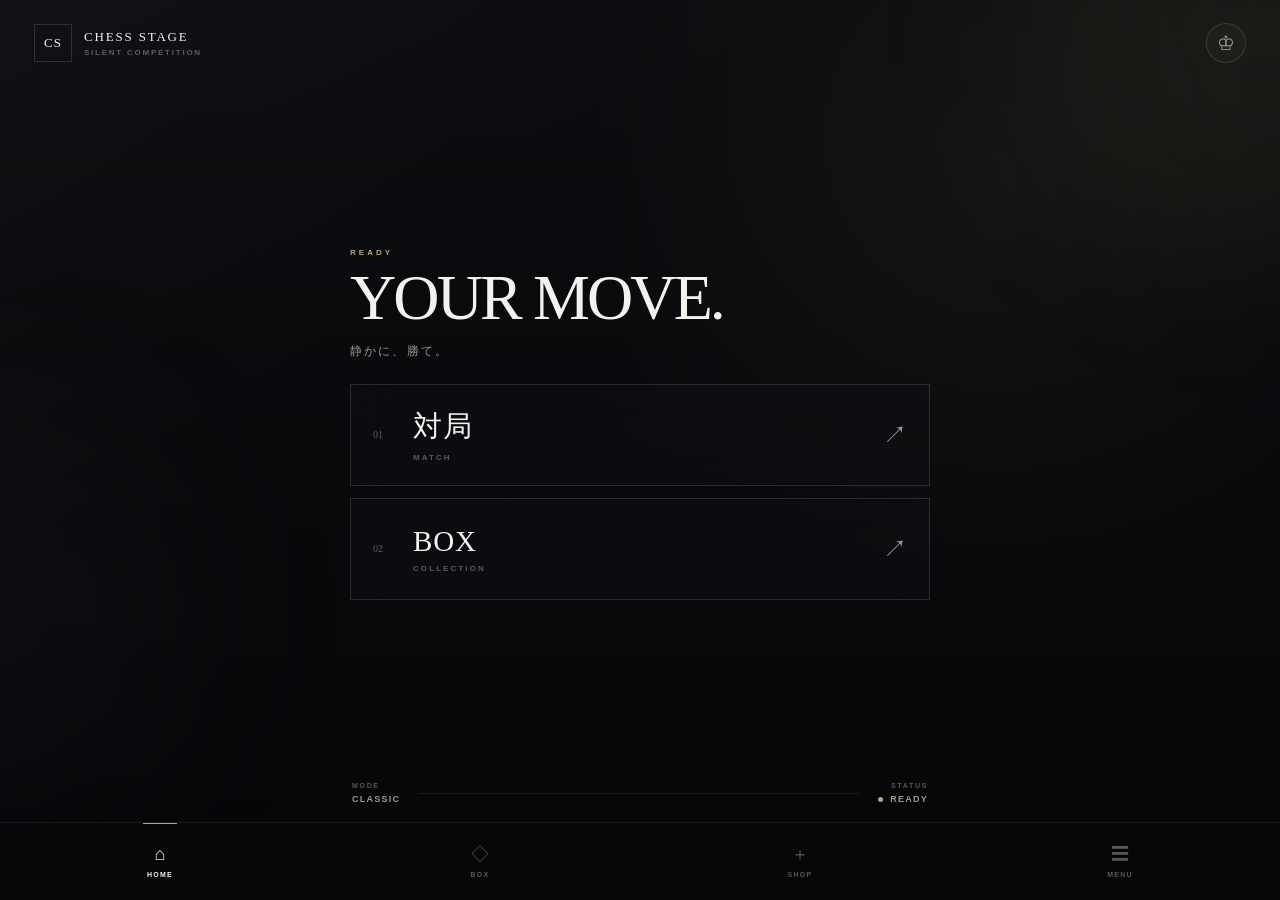
==== index.html @ 4a419196 "index.html を更新" ====
<!DOCTYPE html>
<html lang="ja">
<head>
  <meta charset="UTF-8">

  <meta
    name="viewport"
    content="width=device-width, initial-scale=1.0, viewport-fit=cover"
  >

  <meta
    name="theme-color"
    content="#08090b"
  >

  <title>CHESS STAGE</title>

  <link
    rel="stylesheet"
    href="style.css"
  >
</head>

<body>

  <div
    id="appShell"
    class="app-shell"
  >

    <div class="ambient ambient-one"></div>
    <div class="ambient ambient-two"></div>

    <!-- HOME -->

    <section
      id="homeScreen"
      class="screen home-screen active"
    >

      <header class="top-header">

        <button
          id="brandButton"
          class="brand-button"
          type="button"
        >

          <span class="brand-mark">
            CS
          </span>

          <span class="brand-copy">

            <span class="brand-title">
              CHESS STAGE
            </span>

            <span class="brand-subtitle">
              SILENT COMPETITION
            </span>

          </span>

        </button>

        <button
          class="profile-button"
          type="button"
        >

          <span class="profile-ring">
            <span class="profile-piece">
              ♔
            </span>
          </span>

        </button>

      </header>


      <main class="main-content">

        <section class="hero-section">

          <div class="hero-copy">

            <p class="hero-label">
              READY
            </p>

            <h1 class="hero-title">
              YOUR MOVE.
            </h1>

            <p class="hero-description">
              静かに、勝て。
            </p>

          </div>


          <div class="action-stack">

            <!-- MATCH -->

            <section
              id="matchPanel"
              class="action-panel"
            >

              <button
                id="matchButton"
                class="main-action"
                type="button"
                aria-expanded="false"
              >

                <span class="action-index">
                  01
                </span>

                <span class="action-content">

                  <span class="action-title">
                    対局
                  </span>

                  <span class="action-subtitle">
                    MATCH
                  </span>

                </span>

                <span class="action-arrow">
                  ↗
                </span>

              </button>


              <div class="expand-panel">

                <button
                  class="sub-action"
                  type="button"
                  data-mode="free"
                >

                  <span>
                    <strong>フリー対戦</strong>
                    <small>FREE MATCH</small>
                  </span>

                  <span class="sub-arrow">
                    ›
                  </span>

                </button>


                <button
                  class="sub-action"
                  type="button"
                  data-mode="rank"
                >

                  <span>
                    <strong>ランク戦</strong>
                    <small>RANKED</small>
                  </span>

                  <span class="sub-arrow">
                    ›
                  </span>

                </button>


                <button
                  id="localMatchButton"
                  class="sub-action"
                  type="button"
                  data-mode="cpu"
                >

                  <span>
                    <strong>CPU戦</strong>
                    <small>CPU MATCH</small>
                  </span>

                  <span class="sub-arrow">
                    ›
                  </span>

                </button>


                <button
                  class="sub-action"
                  type="button"
                  data-mode="spectate"
                >

                  <span>
                    <strong>観戦</strong>
                    <small>WATCH</small>
                  </span>

                  <span class="live-indicator">

                    <span class="live-dot"></span>

                    LIVE

                  </span>

                </button>

              </div>

            </section>


            <!-- BOX -->

            <section
              id="boxPanel"
              class="action-panel"
            >

              <button
                id="boxButton"
                class="main-action"
                type="button"
                aria-expanded="false"
              >

                <span class="action-index">
                  02
                </span>

                <span class="action-content">

                  <span class="action-title">
                    BOX
                  </span>

                  <span class="action-subtitle">
                    COLLECTION
                  </span>

                </span>

                <span class="action-arrow">
                  ↗
                </span>

              </button>


              <div class="expand-panel">

                <button
                  class="sub-action"
                  type="button"
                  data-box="character"
                >

                  <span>
                    <strong>キャラクター</strong>
                    <small>CHARACTER</small>
                  </span>

                  <span class="sub-arrow">
                    ›
                  </span>

                </button>


                <button
                  class="sub-action"
                  type="button"
                  data-box="piece"
                >

                  <span>
                    <strong>駒</strong>
                    <small>PIECES</small>
                  </span>

                  <span class="sub-arrow">
                    ›
                  </span>

                </button>


                <button
                  class="sub-action"
                  type="button"
                  data-box="theme"
                >

                  <span>
                    <strong>テーマ</strong>
                    <small>THEME</small>
                  </span>

                  <span class="sub-arrow">
                    ›
                  </span>

                </button>

              </div>

            </section>

          </div>

        </section>


        <div class="status-strip">

          <div class="status-item">

            <span class="status-label">
              MODE
            </span>

            <span class="status-value">
              CLASSIC
            </span>

          </div>

          <div class="status-line"></div>

          <div class="status-item status-item-right">

            <span class="status-label">
              STATUS
            </span>

            <span class="status-online">

              <span class="online-dot"></span>

              READY

            </span>

          </div>

        </div>

      </main>


      <nav class="bottom-nav">

        <button
          class="nav-button active"
          type="button"
          data-nav="home"
        >

          <span class="nav-icon">
            ⌂
          </span>

          <span class="nav-label">
            HOME
          </span>

        </button>


        <button
          class="nav-button"
          type="button"
          data-nav="box"
        >

          <span class="nav-icon">
            ◇
          </span>

          <span class="nav-label">
            BOX
          </span>

        </button>


        <button
          class="nav-button"
          type="button"
          data-nav="shop"
        >

          <span class="nav-icon">
            ＋
          </span>

          <span class="nav-label">
            SHOP
          </span>

        </button>


        <button
          class="nav-button"
          type="button"
          data-nav="menu"
        >

          <span class="nav-icon">
            ☰
          </span>

          <span class="nav-label">
            MENU
          </span>

        </button>

      </nav>

    </section>


    <!-- GAME -->

    <section
      id="gameScreen"
      class="screen game-screen"
    >

      <header class="game-header">

        <button
          id="leaveGameButton"
          class="game-icon-button"
          type="button"
          aria-label="ホームへ戻る"
        >
          ←
        </button>


        <div class="game-title-block">

          <span class="game-mode">
            CPU MATCH
          </span>

          <span
            id="gameStatus"
            class="game-status"
          >
            WHITE TO MOVE
          </span>

        </div>


        <button
          id="flipBoardButton"
          class="game-icon-button"
          type="button"
          aria-label="盤面を反転"
        >
          ↻
        </button>

      </header>


      <main class="game-main">

        <section class="player-strip player-strip-top">

          <div class="player-avatar">
            ♚
          </div>

          <div class="player-copy">

            <span class="player-name">
              BLACK
            </span>

            <span class="player-rating">
              COMPUTER
            </span>

          </div>

          <div
            id="blackTurnMark"
            class="turn-mark"
          >
            WAIT
          </div>

        </section>


        <section class="board-stage">

          <div
            id="chessBoard"
            class="chess-board"
            aria-label="チェス盤"
          ></div>

        </section>


        <section class="player-strip player-strip-bottom">

          <div class="player-avatar">
            ♔
          </div>

          <div class="player-copy">

            <span class="player-name">
              WHITE
            </span>

            <span class="player-rating">
              YOU
            </span>

          </div>

          <div
            id="whiteTurnMark"
            class="turn-mark active"
          >
            MOVE
          </div>

        </section>


        <section class="game-controls">

          <button
            id="assistButton"
            class="control-button active"
            type="button"
          >

            <span class="control-label">
              ASSIST
            </span>

            <span
              id="assistState"
              class="control-value"
            >
              ON
            </span>

          </button>


          <button
            id="resignButton"
            class="control-button"
            type="button"
          >

            <span class="control-label">
              RESIGN
            </span>

            <span class="control-value">
              投了
            </span>

          </button>

        </section>

      </main>

    </section>


    <!-- PROMOTION -->

    <div
      id="promotionOverlay"
      class="promotion-overlay"
      aria-hidden="true"
    >

      <div class="promotion-panel">

        <span class="promotion-label">
          PROMOTION
        </span>

        <p class="promotion-title">
          駒を選択
        </p>

        <div
          id="promotionChoices"
          class="promotion-choices"
        ></div>

      </div>

    </div>


    <!-- GAME RESULT -->

    <div
      id="resultOverlay"
      class="result-overlay"
      aria-hidden="true"
    >

      <div class="result-panel">

        <span class="result-label">
          GAME END
        </span>

        <h2
          id="resultTitle"
          class="result-title"
        >
          CHECKMATE
        </h2>

        <p
          id="resultDescription"
          class="result-description"
        >
          WHITE WINS
        </p>

        <button
          id="rematchButton"
          class="result-button"
          type="button"
        >
          REMATCH
        </button>

        <button
          id="resultHomeButton"
          class="result-button result-button-secondary"
          type="button"
        >
          HOME
        </button>

      </div>

    </div>


    <!-- TOAST -->

    <div
      id="toast"
      class="toast"
      role="status"
      aria-live="polite"
    >

      <span id="toastText"></span>

    </div>

  </div>


  <script src="script.js"></script>

</body>
</html>
---- style.css ----
:root {
  --black: #08090b;
  --black-soft: #0d0f12;
  --panel: rgba(16, 18, 22, 0.48);
  --line: rgba(255, 255, 255, 0.13);
  --line-soft: rgba(255, 255, 255, 0.07);
  --white: #f3f2ee;
  --white-soft: rgba(243, 242, 238, 0.62);
  --white-muted: rgba(243, 242, 238, 0.34);
  --accent: #b7a779;
  --danger: #9e2d35;

  --motion-fast: 0.15s;
  --motion-standard: 0.2s;
  --motion-slow: 0.25s;
  --ease-stage: cubic-bezier(0.22, 1, 0.36, 1);

  --page-padding: 22px;
  --bottom-nav-height: 78px;
  --safe-bottom: env(safe-area-inset-bottom, 0px);
}

* {
  box-sizing: border-box;
  -webkit-tap-highlight-color: transparent;
}

html,
body {
  width: 100%;
  min-height: 100%;
  margin: 0;
  background: var(--black);
}

body {
  overflow-x: hidden;
  color: var(--white);
  font-family:
    -apple-system,
    BlinkMacSystemFont,
    "Segoe UI",
    "Helvetica Neue",
    Arial,
    sans-serif;
}

button {
  font: inherit;
}

button,
a {
  touch-action: manipulation;
}

.app-shell {
  position: relative;
  width: 100%;
  min-height: 100dvh;
  overflow: hidden;
  background:
    linear-gradient(
      145deg,
      rgba(255, 255, 255, 0.025),
      transparent 34%
    ),
    radial-gradient(
      circle at 78% 20%,
      rgba(183, 167, 121, 0.06),
      transparent 34%
    ),
    linear-gradient(
      180deg,
      #0b0c0f 0%,
      #08090b 58%,
      #050608 100%
    );
}

.app-shell::before {
  content: "";
  position: absolute;
  inset: 0;
  pointer-events: none;
  opacity: 0.22;
  background-image:
    linear-gradient(
      rgba(255, 255, 255, 0.012) 1px,
      transparent 1px
    ),
    linear-gradient(
      90deg,
      rgba(255, 255, 255, 0.012) 1px,
      transparent 1px
    );
  background-size: 48px 48px;
}

.ambient {
  position: absolute;
  border-radius: 50%;
  filter: blur(90px);
  pointer-events: none;
}

.ambient-one {
  top: -180px;
  right: -190px;
  width: 420px;
  height: 420px;
  background: rgba(139, 125, 84, 0.1);
}

.ambient-two {
  bottom: 90px;
  left: -220px;
  width: 400px;
  height: 400px;
  background: rgba(67, 75, 91, 0.08);
}

.screen {
  position: relative;
  z-index: 2;
  display: none;
  width: 100%;
  min-height: 100dvh;
}

.screen.active {
  display: flex;
  flex-direction: column;
}

/* HOME */

.top-header {
  display: flex;
  align-items: center;
  justify-content: space-between;
  min-height: 78px;
  padding:
    max(16px, env(safe-area-inset-top))
    var(--page-padding)
    8px;
}

.brand-button,
.profile-button {
  border: 0;
  padding: 0;
  background: transparent;
  color: inherit;
}

.brand-button {
  display: flex;
  align-items: center;
  gap: 12px;
  text-align: left;
  cursor: pointer;
}

.brand-mark {
  display: grid;
  place-items: center;
  width: 38px;
  height: 38px;
  border: 1px solid var(--line);
  font-family: Georgia, "Times New Roman", serif;
  font-size: 13px;
  letter-spacing: 0.08em;
}

.brand-copy {
  display: flex;
  flex-direction: column;
  gap: 3px;
}

.brand-title {
  font-family: Georgia, "Times New Roman", serif;
  font-size: 13px;
  letter-spacing: 0.14em;
}

.brand-subtitle {
  color: var(--white-muted);
  font-size: 8px;
  font-weight: 600;
  letter-spacing: 0.22em;
}

.profile-button {
  cursor: pointer;
}

.profile-ring {
  display: grid;
  place-items: center;
  width: 40px;
  height: 40px;
  border: 1px solid var(--line);
  border-radius: 50%;
  background: rgba(255, 255, 255, 0.025);
  backdrop-filter: blur(14px);
  -webkit-backdrop-filter: blur(14px);
}

.profile-piece {
  color: var(--white-soft);
  font-size: 20px;
}

.main-content {
  display: flex;
  flex: 1;
  flex-direction: column;
  min-height: 0;
  padding: 10px var(--page-padding) 18px;
}

.hero-section {
  display: flex;
  flex: 1;
  flex-direction: column;
  justify-content: center;
  width: 100%;
  max-width: 580px;
  margin: 0 auto;
}

.hero-copy {
  margin-bottom: 24px;
  transition:
    opacity var(--motion-standard) ease,
    transform var(--motion-standard) var(--ease-stage);
}

.hero-label {
  margin: 0 0 10px;
  color: var(--accent);
  font-size: 8px;
  font-weight: 700;
  letter-spacing: 0.38em;
}

.hero-title {
  margin: 0;
  font-family: Georgia, "Times New Roman", serif;
  font-size: clamp(38px, 9.7vw, 58px);
  font-weight: 400;
  line-height: 0.96;
  letter-spacing: -0.045em;
}

.hero-description {
  margin: 14px 0 0;
  color: var(--white-soft);
  font-size: 12px;
  letter-spacing: 0.18em;
}

.action-stack {
  display: flex;
  flex-direction: column;
  gap: 12px;
}

.action-panel {
  overflow: hidden;
  max-height: 500px;
  border: 1px solid var(--line);
  background: var(--panel);
  opacity: 1;
  transform: translateY(0);
  backdrop-filter: blur(18px);
  -webkit-backdrop-filter: blur(18px);
  transition:
    max-height var(--motion-slow) var(--ease-stage),
    opacity var(--motion-fast) ease,
    transform var(--motion-standard) var(--ease-stage),
    margin var(--motion-slow) var(--ease-stage),
    border-color var(--motion-standard) ease,
    background var(--motion-standard) ease;
}

.action-panel.open {
  border-color: rgba(255, 255, 255, 0.22);
  background: rgba(15, 17, 21, 0.72);
}

.action-panel.panel-hidden {
  max-height: 0;
  margin: -6px 0;
  border-color: transparent;
  opacity: 0;
  transform: translateY(8px);
  pointer-events: none;
}

.main-action {
  display: grid;
  grid-template-columns: 40px 1fr auto;
  align-items: center;
  width: 100%;
  min-height: 92px;
  border: 0;
  padding: 0 22px;
  background: transparent;
  color: var(--white);
  text-align: left;
  cursor: pointer;
}

.main-action:active {
  background: rgba(255, 255, 255, 0.035);
}

.action-index {
  color: var(--white-muted);
  font-family: Georgia, "Times New Roman", serif;
  font-size: 10px;
}

.action-content {
  display: flex;
  flex-direction: column;
  gap: 6px;
}

.action-title {
  font-family: Georgia, "Times New Roman", serif;
  font-size: 29px;
  font-weight: 400;
  letter-spacing: 0.03em;
}

.action-subtitle {
  color: var(--white-muted);
  font-size: 8px;
  font-weight: 600;
  letter-spacing: 0.26em;
}

.action-arrow {
  color: var(--white-soft);
  font-size: 24px;
  font-weight: 200;
  transition:
    transform var(--motion-standard) var(--ease-stage);
}

.action-panel.open .action-arrow {
  transform: rotate(90deg);
}

.expand-panel {
  display: block;
  max-height: 0;
  overflow: hidden;
  opacity: 0;
  border-top: 0 solid transparent;
  transition:
    max-height var(--motion-slow) var(--ease-stage),
    opacity var(--motion-fast) ease;
}

.action-panel.open .expand-panel {
  max-height: 320px;
  opacity: 1;
  border-top: 1px solid var(--line-soft);
}

.sub-action {
  display: flex;
  align-items: center;
  justify-content: space-between;
  width: 100%;
  min-height: 58px;
  border: 0;
  border-bottom: 1px solid var(--line-soft);
  padding: 0 22px 0 62px;
  background: transparent;
  color: var(--white);
  text-align: left;
  cursor: pointer;
}

.sub-action:last-child {
  border-bottom: 0;
}

.sub-action:active {
  background: rgba(255, 255, 255, 0.04);
}

.sub-action span:first-child {
  display: flex;
  flex-direction: column;
  gap: 4px;
}

.sub-action strong {
  font-size: 13px;
  font-weight: 500;
  letter-spacing: 0.08em;
}

.sub-action small {
  color: var(--white-muted);
  font-size: 7px;
  font-weight: 600;
  letter-spacing: 0.22em;
}

.sub-arrow {
  color: var(--white-muted);
  font-size: 21px;
}

.live-indicator {
  display: flex;
  align-items: center;
  gap: 7px;
  color: var(--white-muted);
  font-size: 8px;
  font-weight: 700;
  letter-spacing: 0.18em;
}

.live-dot {
  width: 5px;
  height: 5px;
  border-radius: 50%;
  background: var(--danger);
  box-shadow: 0 0 10px rgba(158, 45, 53, 0.65);
}

.status-strip {
  display: flex;
  align-items: center;
  width: 100%;
  max-width: 580px;
  margin: 22px auto 0;
  padding: 0 2px;
}

.status-item {
  display: flex;
  flex-direction: column;
  gap: 5px;
}

.status-item-right {
  align-items: flex-end;
}

.status-label {
  color: var(--white-muted);
  font-size: 7px;
  font-weight: 700;
  letter-spacing: 0.24em;
}

.status-value,
.status-online {
  color: var(--white-soft);
  font-size: 9px;
  font-weight: 600;
  letter-spacing: 0.14em;
}

.status-online {
  display: flex;
  align-items: center;
  gap: 7px;
}

.online-dot {
  width: 5px;
  height: 5px;
  border-radius: 50%;
  background: var(--accent);
}

.status-line {
  flex: 1;
  height: 1px;
  margin: 0 18px;
  background: var(--line-soft);
}

.app-shell.menu-active .hero-copy {
  opacity: 0.52;
  transform: translateY(-4px);
}

.bottom-nav {
  position: sticky;
  bottom: 0;
  display: grid;
  grid-template-columns: repeat(4, 1fr);
  min-height: calc(var(--bottom-nav-height) + var(--safe-bottom));
  border-top: 1px solid var(--line-soft);
  padding-bottom: var(--safe-bottom);
  background: rgba(7, 8, 10, 0.88);
  backdrop-filter: blur(22px);
  -webkit-backdrop-filter: blur(22px);
}

.nav-button {
  position: relative;
  display: flex;
  flex-direction: column;
  align-items: center;
  justify-content: center;
  gap: 7px;
  border: 0;
  padding: 0;
  background: transparent;
  color: var(--white-muted);
  cursor: pointer;
}

.nav-button::before {
  content: "";
  position: absolute;
  top: 0;
  width: 22px;
  height: 1px;
  background: transparent;
}

.nav-button.active {
  color: var(--white);
}

.nav-button.active::before {
  width: 34px;
  background: var(--accent);
}

.nav-icon {
  height: 19px;
  font-size: 18px;
  line-height: 19px;
}

.nav-label {
  font-size: 7px;
  font-weight: 700;
  letter-spacing: 0.18em;
}

/* GAME */

.game-screen {
  background:
    radial-gradient(
      circle at 50% 38%,
      rgba(183, 167, 121, 0.045),
      transparent 38%
    ),
    linear-gradient(
      180deg,
      #0a0b0d,
      #050608
    );
}

.game-header {
  display: grid;
  grid-template-columns: 44px 1fr 44px;
  align-items: center;
  min-height: 72px;
  padding:
    max(14px, env(safe-area-inset-top))
    18px
    6px;
}

.game-icon-button {
  display: grid;
  place-items: center;
  width: 42px;
  height: 42px;
  border: 1px solid var(--line);
  border-radius: 50%;
  background: rgba(255, 255, 255, 0.025);
  color: var(--white-soft);
  font-size: 21px;
  cursor: pointer;
}

.game-icon-button:active {
  transform: scale(0.94);
}

.game-title-block {
  display: flex;
  flex-direction: column;
  align-items: center;
  gap: 5px;
}

.game-mode {
  color: var(--white-muted);
  font-size: 7px;
  font-weight: 700;
  letter-spacing: 0.28em;
}

.game-status {
  color: var(--white);
  font-family: Georgia, "Times New Roman", serif;
  font-size: 13px;
  letter-spacing: 0.12em;
}

.game-status.check {
  color: #c66b70;
}

.game-main {
  display: flex;
  flex: 1;
  flex-direction: column;
  justify-content: center;
  width: 100%;
  max-width: 680px;
  min-height: 0;
  margin: 0 auto;
  padding:
    8px
    12px
    calc(20px + env(safe-area-inset-bottom));
}

.player-strip {
  display: grid;
  grid-template-columns: 40px 1fr auto;
  align-items: center;
  width: min(100%, 620px);
  min-height: 54px;
  margin: 0 auto;
  padding: 0 4px;
}

.player-avatar {
  display: grid;
  place-items: center;
  width: 34px;
  height: 34px;
  border: 1px solid var(--line);
  border-radius: 50%;
  color: var(--white-soft);
  font-family: Georgia, "Times New Roman", serif;
  font-size: 20px;
}

.player-copy {
  display: flex;
  flex-direction: column;
  gap: 4px;
}

.player-name {
  font-family: Georgia, "Times New Roman", serif;
  font-size: 12px;
  letter-spacing: 0.16em;
}

.player-rating {
  color: var(--white-muted);
  font-size: 7px;
  font-weight: 600;
  letter-spacing: 0.2em;
}

.turn-mark {
  color: var(--white-muted);
  font-size: 7px;
  font-weight: 700;
  letter-spacing: 0.22em;
}

.turn-mark.active {
  color: var(--accent);
}

.board-stage {
  position: relative;
  display: grid;
  place-items: center;
  width: 100%;
  margin: 4px auto;
}

.chess-board {
  display: grid;
  grid-template-columns: repeat(8, 1fr);
  grid-template-rows: repeat(8, 1fr);
  width: min(calc(100vw - 24px), 620px);
  aspect-ratio: 1 / 1;
  overflow: hidden;
  border: 1px solid rgba(255, 255, 255, 0.22);
  box-shadow:
    0 26px 70px rgba(0, 0, 0, 0.42),
    0 0 0 1px rgba(0, 0, 0, 0.8);
  background: #17191c;
}

.square {
  position: relative;
  display: grid;
  place-items: center;
  min-width: 0;
  min-height: 0;
  border: 0;
  padding: 0;
  cursor: pointer;
  user-select: none;
  -webkit-user-select: none;
}

.square.light {
  background:
    linear-gradient(
      135deg,
      rgba(255, 255, 255, 0.035),
      transparent 60%
    ),
    #a7a093;
}

.square.dark {
  background:
    linear-gradient(
      135deg,
      rgba(255, 255, 255, 0.025),
      transparent 62%
    ),
    #3a3937;
}

.square::before {
  content: "";
  position: absolute;
  inset: 0;
  opacity: 0;
  pointer-events: none;
  transition:
    opacity var(--motion-fast) ease;
}

.square.selected::before {
  opacity: 1;
  box-shadow:
    inset 0 0 0 2px rgba(211, 197, 151, 0.72),
    inset 0 0 24px rgba(211, 197, 151, 0.18);
}

.square.legal::before {
  inset: 14%;
  opacity: 1;
  border: 1px solid rgba(235, 226, 193, 0.48);
  box-shadow:
    inset 0 0 16px rgba(235, 226, 193, 0.12),
    0 0 12px rgba(235, 226, 193, 0.08);
}

.square.capture::before {
  inset: 8%;
  opacity: 1;
  border: 1px solid rgba(158, 45, 53, 0.62);
  box-shadow:
    inset 0 0 18px rgba(158, 45, 53, 0.18);
}

.square.check::after {
  content: "";
  position: absolute;
  inset: 0;
  pointer-events: none;
  box-shadow:
    inset 0 0 30px rgba(158, 45, 53, 0.5);
}

.piece {
  position: relative;
  z-index: 2;
  display: grid;
  place-items: center;
  width: 100%;
  height: 100%;
  font-family:
    "Times New Roman",
    Georgia,
    serif;
  font-size: clamp(28px, 10.5vw, 68px);
  line-height: 1;
  transform: translateY(-1%);
  transition:
    transform var(--motion-fast) var(--ease-stage),
    filter var(--motion-fast) ease;
}

.square:active .piece {
  transform:
    translateY(-1%)
    scale(0.93);
}

.piece.white {
  color: #f0ece1;
  text-shadow:
    0 1px 0 rgba(255, 255, 255, 0.75),
    0 2px 4px rgba(0, 0, 0, 0.6),
    0 8px 12px rgba(0, 0, 0, 0.2);
}

.piece.black {
  color: #151619;
  text-shadow:
    0 1px 0 rgba(255, 255, 255, 0.2),
    0 2px 3px rgba(0, 0, 0, 0.7),
    0 7px 10px rgba(0, 0, 0, 0.26);
}

.coordinate {
  position: absolute;
  z-index: 3;
  color: rgba(255, 255, 255, 0.34);
  font-size: 6px;
  font-weight: 700;
  pointer-events: none;
}

.coordinate.file {
  right: 3px;
  bottom: 2px;
}

.coordinate.rank {
  top: 2px;
  left: 3px;
}

.game-controls {
  display: grid;
  grid-template-columns: 1fr 1fr;
  gap: 10px;
  width: min(100%, 620px);
  margin: 10px auto 0;
}

.control-button {
  display: flex;
  align-items: center;
  justify-content: space-between;
  min-height: 48px;
  border: 1px solid var(--line);
  padding: 0 16px;
  background: rgba(255, 255, 255, 0.025);
  color: var(--white-soft);
  cursor: pointer;
}

.control-button.active {
  border-color: rgba(183, 167, 121, 0.42);
}

.control-button:active {
  background: rgba(255, 255, 255, 0.05);
}

.control-label {
  color: var(--white-muted);
  font-size: 7px;
  font-weight: 700;
  letter-spacing: 0.22em;
}

.control-value {
  font-size: 10px;
  font-weight: 600;
  letter-spacing: 0.12em;
}

/* PROMOTION */

.promotion-overlay,
.result-overlay {
  position: fixed;
  z-index: 100;
  inset: 0;
  display: grid;
  place-items: center;
  padding: 22px;
  background: rgba(3, 4, 6, 0.78);
  opacity: 0;
  pointer-events: none;
  backdrop-filter: blur(18px);
  -webkit-backdrop-filter: blur(18px);
  transition:
    opacity var(--motion-standard) ease;
}

.promotion-overlay.visible,
.result-overlay.visible {
  opacity: 1;
  pointer-events: auto;
}

.promotion-panel,
.result-panel {
  width: min(100%, 420px);
  border: 1px solid var(--line);
  padding: 28px;
  background: rgba(12, 14, 17, 0.96);
  transform: translateY(12px);
  transition:
    transform var(--motion-standard) var(--ease-stage);
}

.promotion-overlay.visible .promotion-panel,
.result-overlay.visible .result-panel {
  transform: translateY(0);
}

.promotion-label,
.result-label {
  color: var(--accent);
  font-size: 7px;
  font-weight: 700;
  letter-spacing: 0.3em;
}

.promotion-title {
  margin: 10px 0 24px;
  font-family: Georgia, "Times New Roman", serif;
  font-size: 26px;
}

.promotion-choices {
  display: grid;
  grid-template-columns: repeat(4, 1fr);
  gap: 8px;
}

.promotion-choice {
  display: grid;
  place-items: center;
  aspect-ratio: 1 / 1;
  border: 1px solid var(--line);
  background: rgba(255, 255, 255, 0.025);
  color: var(--white);
  font-family: Georgia, "Times New Roman", serif;
  font-size: 42px;
  cursor: pointer;
}

.promotion-choice:active {
  background: rgba(255, 255, 255, 0.07);
}

.result-panel {
  text-align: center;
}

.result-title {
  margin: 18px 0 8px;
  font-family: Georgia, "Times New Roman", serif;
  font-size: clamp(38px, 11vw, 58px);
  font-weight: 400;
  letter-spacing: -0.04em;
}

.result-description {
  margin: 0 0 30px;
  color: var(--white-soft);
  font-size: 10px;
  font-weight: 600;
  letter-spacing: 0.22em;
}

.result-button {
  width: 100%;
  min-height: 52px;
  border: 1px solid rgba(183, 167, 121, 0.42);
  background: rgba(183, 167, 121, 0.08);
  color: var(--white);
  font-size: 9px;
  font-weight: 700;
  letter-spacing: 0.22em;
  cursor: pointer;
}

.result-button-secondary {
  margin-top: 8px;
  border-color: var(--line);
  background: transparent;
  color: var(--white-soft);
}

/* TOAST */

.toast {
  position: fixed;
  z-index: 150;
  left: 50%;
  bottom: calc(24px + env(safe-area-inset-bottom));
  max-width: calc(100% - 44px);
  padding: 11px 16px;
  border: 1px solid var(--line);
  background: rgba(14, 16, 19, 0.94);
  color: var(--white-soft);
  font-size: 10px;
  letter-spacing: 0.08em;
  opacity: 0;
  pointer-events: none;
  transform: translate(-50%, 12px);
  backdrop-filter: blur(18px);
  -webkit-backdrop-filter: blur(18px);
  transition:
    opacity var(--motion-fast) ease,
    transform var(--motion-standard) var(--ease-stage);
}

.toast.visible {
  opacity: 1;
  transform: translate(-50%, 0);
}

/* RESPONSIVE */

@media (max-height: 740px) {
  .top-header {
    min-height: 68px;
  }

  .main-content {
    padding-top: 6px;
  }

  .hero-copy {
    margin-bottom: 18px;
  }

  .hero-title {
    font-size: clamp(36px, 9vw, 50px);
  }

  .main-action {
    min-height: 82px;
  }

  .game-header {
    min-height: 64px;
  }

  .player-strip {
    min-height: 44px;
  }

  .player-avatar {
    width: 30px;
    height: 30px;
    font-size: 17px;
  }

  .game-controls {
    margin-top: 6px;
  }

  .control-button {
    min-height: 42px;
  }
}

@media (min-width: 700px) {
  :root {
    --page-padding: 34px;
  }

  .hero-title {
    font-size: 64px;
  }

  .main-action {
    min-height: 100px;
  }
}

@media (orientation: landscape) and (max-height: 600px) {
  .game-header {
    position: absolute;
    z-index: 10;
    top: 0;
    left: 0;
    right: 0;
    pointer-events: none;
  }

  .game-header button {
    pointer-events: auto;
  }

  .game-title-block {
    opacity: 0.65;
  }

  .game-main {
    display: grid;
    grid-template-columns:
      minmax(130px, 1fr)
      min(78vh, 620px)
      minmax(130px, 1fr);
    grid-template-rows: 1fr auto;
    gap: 8px 14px;
    max-width: 1100px;
    padding: 8px 18px;
  }

  .board-stage {
    grid-column: 2;
    grid-row: 1 / 3;
    margin: 0;
  }

  .chess-board {
    width: min(78vh, 620px);
  }

  .player-strip-top {
    grid-column: 3;
    grid-row: 1;
    align-self: start;
    margin-top: 74px;
  }

  .player-strip-bottom {
    grid-column: 1;
    grid-row: 1;
    align-self: end;
    margin-bottom: 20px;
  }

  .game-controls {
    grid-column: 1;
    grid-row: 2;
    grid-template-columns: 1fr;
    margin: 0;
  }
}

@media (prefers-reduced-motion: reduce) {
  *,
  *::before,
  *::after {
    transition-duration: 0.01ms !important;
    animation-duration: 0.01ms !important;
  }
}
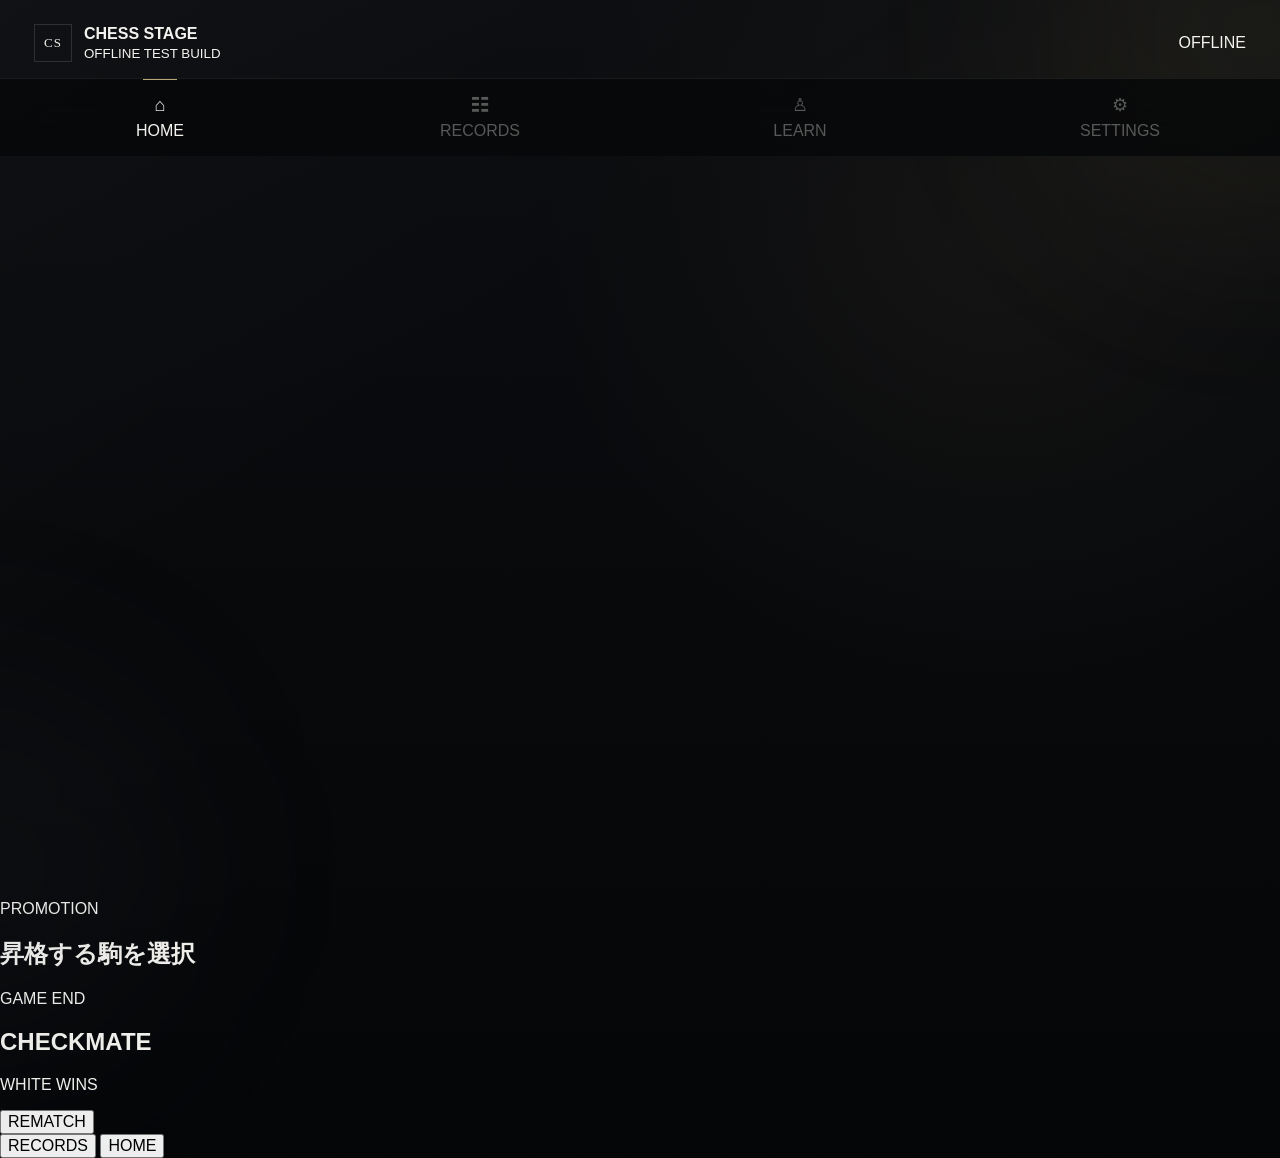
==== commit 075e59dd: "オフライン版の画面構成を実装" ====
--- a/index.html
+++ b/index.html
@@ -1,696 +1,127 @@
-
-<!DOCTYPE html>
+<!doctype html>
 <html lang="ja">
 <head>
-  <meta charset="UTF-8">
-
-  <meta
-    name="viewport"
-    content="width=device-width, initial-scale=1.0, viewport-fit=cover"
-  >
-
-  <meta
-    name="theme-color"
-    content="#08090b"
-  >
-
-  <title>CHESS STAGE</title>
-
-  <link
-    rel="stylesheet"
-    href="style.css"
-  >
+  <meta charset="utf-8">
+  <meta name="viewport" content="width=device-width, initial-scale=1, viewport-fit=cover">
+  <meta name="theme-color" content="#08090b">
+  <meta name="description" content="CHESS STAGE — チェスのルールは変えない。体験を変える。オフラインテストビルド。">
+  <title>CHESS STAGE — Offline Build</title>
+  <link rel="stylesheet" href="style.css">
 </head>
-
 <body>
-
-  <div
-    id="appShell"
-    class="app-shell"
-  >
-
+  <div id="appShell" class="app-shell">
     <div class="ambient ambient-one"></div>
     <div class="ambient ambient-two"></div>
 
-    <!-- HOME -->
-
-    <section
-      id="homeScreen"
-      class="screen home-screen active"
-    >
-
+    <section id="mainScreen" class="screen active">
       <header class="top-header">
-
-        <button
-          id="brandButton"
-          class="brand-button"
-          type="button"
-        >
-
-          <span class="brand-mark">
-            CS
+        <button id="brandButton" class="brand-button" type="button" aria-label="ホームへ">
+          <span class="brand-mark">CS</span>
+          <span class="brand-copy">
+            <strong>CHESS STAGE</strong>
+            <small>OFFLINE TEST BUILD</small>
           </span>
-
-          <span class="brand-copy">
-
-            <span class="brand-title">
-              CHESS STAGE
-            </span>
-
-            <span class="brand-subtitle">
-              SILENT COMPETITION
-            </span>
-
-          </span>
-
         </button>
-
-        <button
-          class="profile-button"
-          type="button"
-        >
-
-          <span class="profile-ring">
-            <span class="profile-piece">
-              ♔
-            </span>
-          </span>
-
-        </button>
-
+        <span class="offline-chip"><i></i>OFFLINE</span>
       </header>
 
+      <main id="viewRoot" class="view-root"></main>
 
-      <main class="main-content">
+      <nav class="bottom-nav" aria-label="メインナビゲーション">
+        <button class="nav-button active" type="button" data-view="home">
+          <span class="nav-icon">⌂</span><span>HOME</span>
+        </button>
+        <button class="nav-button" type="button" data-view="records">
+          <span class="nav-icon">☷</span><span>RECORDS</span>
+        </button>
+        <button class="nav-button" type="button" data-view="learn">
+          <span class="nav-icon">♙</span><span>LEARN</span>
+        </button>
+        <button class="nav-button" type="button" data-view="settings">
+          <span class="nav-icon">⚙</span><span>SETTINGS</span>
+        </button>
+      </nav>
+    </section>
 
-        <section class="hero-section">
+    <section id="gameScreen" class="screen game-screen" aria-label="対局画面">
+      <header class="game-header">
+        <button id="leaveGameButton" class="icon-button" type="button" aria-label="対局を閉じる">←</button>
+        <div class="game-title-block">
+          <span id="gameModeLabel" class="game-mode-label">CPU MATCH</span>
+          <strong id="gameStatus">WHITE TO MOVE</strong>
+        </div>
+        <button id="gameMenuButton" class="icon-button" type="button" aria-label="対局メニュー">•••</button>
+      </header>
 
-          <div class="hero-copy">
-
-            <p class="hero-label">
-              READY
-            </p>
-
-            <h1 class="hero-title">
-              YOUR MOVE.
-            </h1>
-
-            <p class="hero-description">
-              静かに、勝て。
-            </p>
-
+      <main class="game-main">
+        <section id="topPlayer" class="player-strip">
+          <div class="player-avatar" id="topPlayerAvatar">♚</div>
+          <div class="player-copy">
+            <strong id="topPlayerName">BLACK</strong>
+            <span id="topCaptured" class="captured-line"></span>
           </div>
-
-
-          <div class="action-stack">
-
-            <!-- MATCH -->
-
-            <section
-              id="matchPanel"
-              class="action-panel"
-            >
-
-              <button
-                id="matchButton"
-                class="main-action"
-                type="button"
-                aria-expanded="false"
-              >
-
-                <span class="action-index">
-                  01
-                </span>
-
-                <span class="action-content">
-
-                  <span class="action-title">
-                    対局
-                  </span>
-
-                  <span class="action-subtitle">
-                    MATCH
-                  </span>
-
-                </span>
-
-                <span class="action-arrow">
-                  ↗
-                </span>
-
-              </button>
-
-
-              <div class="expand-panel">
-
-                <button
-                  class="sub-action"
-                  type="button"
-                  data-mode="free"
-                >
-
-                  <span>
-                    <strong>フリー対戦</strong>
-                    <small>FREE MATCH</small>
-                  </span>
-
-                  <span class="sub-arrow">
-                    ›
-                  </span>
-
-                </button>
-
-
-                <button
-                  class="sub-action"
-                  type="button"
-                  data-mode="rank"
-                >
-
-                  <span>
-                    <strong>ランク戦</strong>
-                    <small>RANKED</small>
-                  </span>
-
-                  <span class="sub-arrow">
-                    ›
-                  </span>
-
-                </button>
-
-
-                <button
-                  id="localMatchButton"
-                  class="sub-action"
-                  type="button"
-                  data-mode="cpu"
-                >
-
-                  <span>
-                    <strong>CPU戦</strong>
-                    <small>CPU MATCH</small>
-                  </span>
-
-                  <span class="sub-arrow">
-                    ›
-                  </span>
-
-                </button>
-
-
-                <button
-                  class="sub-action"
-                  type="button"
-                  data-mode="spectate"
-                >
-
-                  <span>
-                    <strong>観戦</strong>
-                    <small>WATCH</small>
-                  </span>
-
-                  <span class="live-indicator">
-
-                    <span class="live-dot"></span>
-
-                    LIVE
-
-                  </span>
-
-                </button>
-
-              </div>
-
-            </section>
-
-
-            <!-- BOX -->
-
-            <section
-              id="boxPanel"
-              class="action-panel"
-            >
-
-              <button
-                id="boxButton"
-                class="main-action"
-                type="button"
-                aria-expanded="false"
-              >
-
-                <span class="action-index">
-                  02
-                </span>
-
-                <span class="action-content">
-
-                  <span class="action-title">
-                    BOX
-                  </span>
-
-                  <span class="action-subtitle">
-                    COLLECTION
-                  </span>
-
-                </span>
-
-                <span class="action-arrow">
-                  ↗
-                </span>
-
-              </button>
-
-
-              <div class="expand-panel">
-
-                <button
-                  class="sub-action"
-                  type="button"
-                  data-box="character"
-                >
-
-                  <span>
-                    <strong>キャラクター</strong>
-                    <small>CHARACTER</small>
-                  </span>
-
-                  <span class="sub-arrow">
-                    ›
-                  </span>
-
-                </button>
-
-
-                <button
-                  class="sub-action"
-                  type="button"
-                  data-box="piece"
-                >
-
-                  <span>
-                    <strong>駒</strong>
-                    <small>PIECES</small>
-                  </span>
-
-                  <span class="sub-arrow">
-                    ›
-                  </span>
-
-                </button>
-
-
-                <button
-                  class="sub-action"
-                  type="button"
-                  data-box="theme"
-                >
-
-                  <span>
-                    <strong>テーマ</strong>
-                    <small>THEME</small>
-                  </span>
-
-                  <span class="sub-arrow">
-                    ›
-                  </span>
-
-                </button>
-
-              </div>
-
-            </section>
-
-          </div>
-
+          <time id="topClock" class="player-clock">--:--</time>
         </section>
 
+        <section class="board-stage">
+          <div id="chessBoard" class="chess-board" role="grid" aria-label="チェス盤"></div>
+          <div id="thinkingBadge" class="thinking-badge" aria-hidden="true"><i></i>THINKING</div>
+        </section>
 
-        <div class="status-strip">
+        <section id="bottomPlayer" class="player-strip">
+          <div class="player-avatar" id="bottomPlayerAvatar">♔</div>
+          <div class="player-copy">
+            <strong id="bottomPlayerName">WHITE</strong>
+            <span id="bottomCaptured" class="captured-line"></span>
+          </div>
+          <time id="bottomClock" class="player-clock active">--:--</time>
+        </section>
 
-          <div class="status-item">
+        <section class="game-toolbar" aria-label="対局操作">
+          <button id="undoButton" class="tool-button" type="button"><span>↶</span><small>UNDO</small></button>
+          <button id="assistButton" class="tool-button active" type="button"><span>◎</span><small>ASSIST</small></button>
+          <button id="flipBoardButton" class="tool-button" type="button"><span>↻</span><small>FLIP</small></button>
+          <button id="claimDrawButton" class="tool-button" type="button" hidden><span>=</span><small>CLAIM</small></button>
+        </section>
 
-            <span class="status-label">
-              MODE
-            </span>
-
-            <span class="status-value">
-              CLASSIC
-            </span>
-
+        <section class="move-panel">
+          <div class="move-panel-head">
+            <span>MOVE LIST</span>
+            <button id="copyPgnInlineButton" class="text-button" type="button">PGN COPY</button>
           </div>
-
-          <div class="status-line"></div>
-
-          <div class="status-item status-item-right">
-
-            <span class="status-label">
-              STATUS
-            </span>
-
-            <span class="status-online">
-
-              <span class="online-dot"></span>
-
-              READY
-
-            </span>
-
-          </div>
-
-        </div>
-
+          <div id="moveList" class="move-list"><p class="empty-copy">対局を開始すると棋譜が表示されます。</p></div>
+        </section>
       </main>
-
-
-      <nav class="bottom-nav">
-
-        <button
-          class="nav-button active"
-          type="button"
-          data-nav="home"
-        >
-
-          <span class="nav-icon">
-            ⌂
-          </span>
-
-          <span class="nav-label">
-            HOME
-          </span>
-
-        </button>
-
-
-        <button
-          class="nav-button"
-          type="button"
-          data-nav="box"
-        >
-
-          <span class="nav-icon">
-            ◇
-          </span>
-
-          <span class="nav-label">
-            BOX
-          </span>
-
-        </button>
-
-
-        <button
-          class="nav-button"
-          type="button"
-          data-nav="shop"
-        >
-
-          <span class="nav-icon">
-            ＋
-          </span>
-
-          <span class="nav-label">
-            SHOP
-          </span>
-
-        </button>
-
-
-        <button
-          class="nav-button"
-          type="button"
-          data-nav="menu"
-        >
-
-          <span class="nav-icon">
-            ☰
-          </span>
-
-          <span class="nav-label">
-            MENU
-          </span>
-
-        </button>
-
-      </nav>
-
     </section>
 
+    <div id="modalRoot" class="modal-root" aria-live="polite"></div>
 
-    <!-- GAME -->
-
-    <section
-      id="gameScreen"
-      class="screen game-screen"
-    >
-
-      <header class="game-header">
-
-        <button
-          id="leaveGameButton"
-          class="game-icon-button"
-          type="button"
-          aria-label="ホームへ戻る"
-        >
-          ←
-        </button>
-
-
-        <div class="game-title-block">
-
-          <span class="game-mode">
-            CPU MATCH
-          </span>
-
-          <span
-            id="gameStatus"
-            class="game-status"
-          >
-            WHITE TO MOVE
-          </span>
-
-        </div>
-
-
-        <button
-          id="flipBoardButton"
-          class="game-icon-button"
-          type="button"
-          aria-label="盤面を反転"
-        >
-          ↻
-        </button>
-
-      </header>
-
-
-      <main class="game-main">
-
-        <section class="player-strip player-strip-top">
-
-          <div class="player-avatar">
-            ♚
-          </div>
-
-          <div class="player-copy">
-
-            <span class="player-name">
-              BLACK
-            </span>
-
-            <span class="player-rating">
-              COMPUTER
-            </span>
-
-          </div>
-
-          <div
-            id="blackTurnMark"
-            class="turn-mark"
-          >
-            WAIT
-          </div>
-
-        </section>
-
-
-        <section class="board-stage">
-
-          <div
-            id="chessBoard"
-            class="chess-board"
-            aria-label="チェス盤"
-          ></div>
-
-        </section>
-
-
-        <section class="player-strip player-strip-bottom">
-
-          <div class="player-avatar">
-            ♔
-          </div>
-
-          <div class="player-copy">
-
-            <span class="player-name">
-              WHITE
-            </span>
-
-            <span class="player-rating">
-              YOU
-            </span>
-
-          </div>
-
-          <div
-            id="whiteTurnMark"
-            class="turn-mark active"
-          >
-            MOVE
-          </div>
-
-        </section>
-
-
-        <section class="game-controls">
-
-          <button
-            id="assistButton"
-            class="control-button active"
-            type="button"
-          >
-
-            <span class="control-label">
-              ASSIST
-            </span>
-
-            <span
-              id="assistState"
-              class="control-value"
-            >
-              ON
-            </span>
-
-          </button>
-
-
-          <button
-            id="resignButton"
-            class="control-button"
-            type="button"
-          >
-
-            <span class="control-label">
-              RESIGN
-            </span>
-
-            <span class="control-value">
-              投了
-            </span>
-
-          </button>
-
-        </section>
-
-      </main>
-
-    </section>
-
-
-    <!-- PROMOTION -->
-
-    <div
-      id="promotionOverlay"
-      class="promotion-overlay"
-      aria-hidden="true"
-    >
-
-      <div class="promotion-panel">
-
-        <span class="promotion-label">
-          PROMOTION
-        </span>
-
-        <p class="promotion-title">
-          駒を選択
-        </p>
-
-        <div
-          id="promotionChoices"
-          class="promotion-choices"
-        ></div>
-
+    <div id="promotionOverlay" class="overlay" aria-hidden="true">
+      <div class="dialog promotion-dialog" role="dialog" aria-modal="true" aria-labelledby="promotionTitle">
+        <span class="eyebrow">PROMOTION</span>
+        <h2 id="promotionTitle">昇格する駒を選択</h2>
+        <div id="promotionChoices" class="promotion-choices"></div>
       </div>
-
     </div>
 
-
-    <!-- GAME RESULT -->
-
-    <div
-      id="resultOverlay"
-      class="result-overlay"
-      aria-hidden="true"
-    >
-
-      <div class="result-panel">
-
-        <span class="result-label">
-          GAME END
-        </span>
-
-        <h2
-          id="resultTitle"
-          class="result-title"
-        >
-          CHECKMATE
-        </h2>
-
-        <p
-          id="resultDescription"
-          class="result-description"
-        >
-          WHITE WINS
-        </p>
-
-        <button
-          id="rematchButton"
-          class="result-button"
-          type="button"
-        >
-          REMATCH
-        </button>
-
-        <button
-          id="resultHomeButton"
-          class="result-button result-button-secondary"
-          type="button"
-        >
-          HOME
-        </button>
-
+    <div id="resultOverlay" class="overlay" aria-hidden="true">
+      <div class="dialog result-dialog" role="dialog" aria-modal="true" aria-labelledby="resultTitle">
+        <span id="resultLabel" class="eyebrow">GAME END</span>
+        <h2 id="resultTitle">CHECKMATE</h2>
+        <p id="resultDescription">WHITE WINS</p>
+        <div id="resultSummary" class="result-summary"></div>
+        <button id="rematchButton" class="primary-button full" type="button">REMATCH</button>
+        <div class="dialog-actions">
+          <button id="resultRecordsButton" class="secondary-button" type="button">RECORDS</button>
+          <button id="resultHomeButton" class="secondary-button" type="button">HOME</button>
+        </div>
       </div>
-
     </div>
 
-
-    <!-- TOAST -->
-
-    <div
-      id="toast"
-      class="toast"
-      role="status"
-      aria-live="polite"
-    >
-
-      <span id="toastText"></span>
-
-    </div>
-
+    <div id="toast" class="toast" role="status" aria-live="polite"><span id="toastText"></span></div>
   </div>
 
-
+  <script src="engine.js"></script>
   <script src="script.js"></script>
-
 </body>
-</html>+</html>
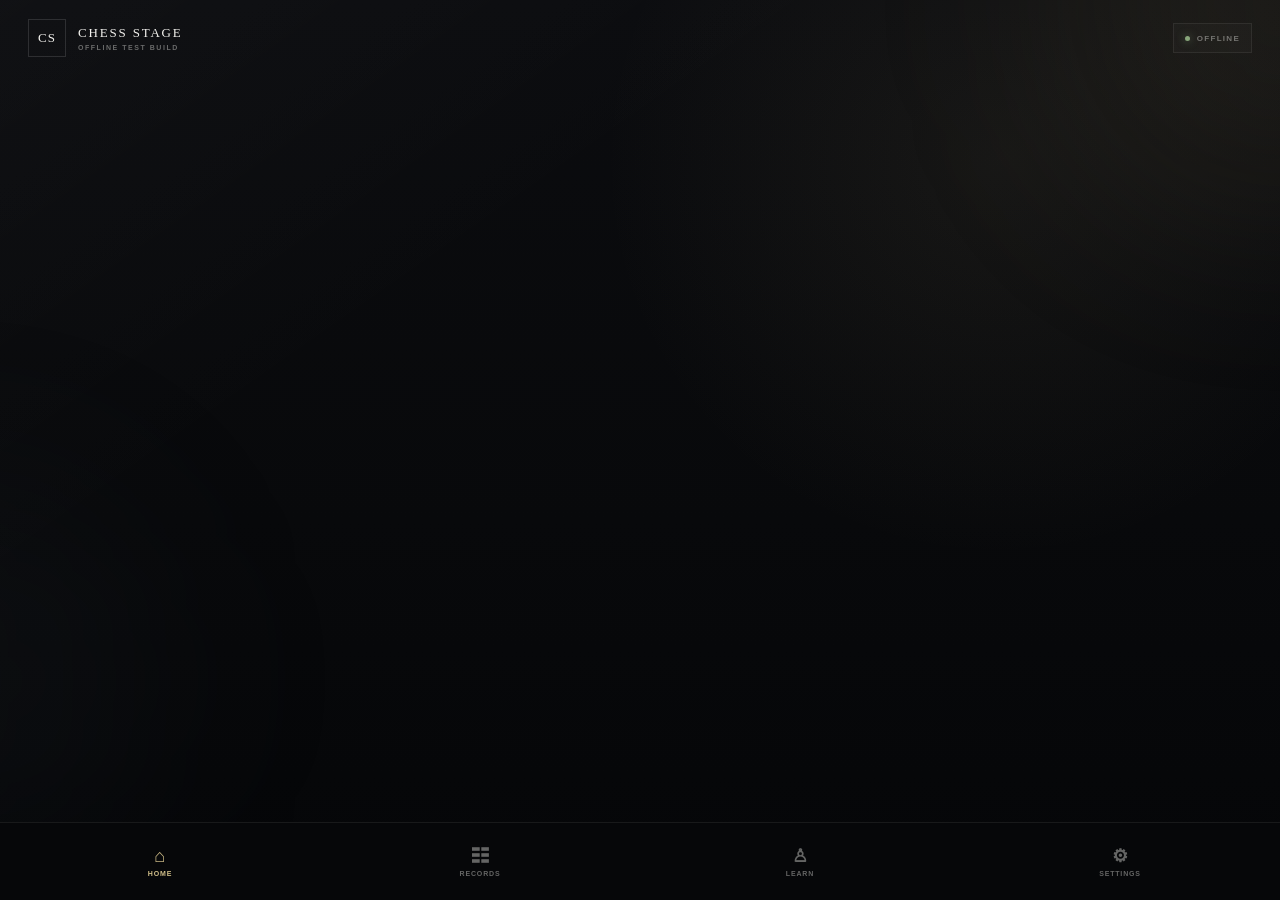
==== commit df7dd6ce: "実装ファイルを分割して読み込む" ====
--- a/index.html
+++ b/index.html
@@ -121,7 +121,12 @@
     <div id="toast" class="toast" role="status" aria-live="polite"><span id="toastText"></span></div>
   </div>
 
-  <script src="engine.js"></script>
-  <script src="script.js"></script>
+  <script src="engine-core.js"></script>
+  <script src="engine-rules.js"></script>
+  <script src="engine-ai.js"></script>
+  <script src="app-core.js"></script>
+  <script src="app-views.js"></script>
+  <script src="app-game.js"></script>
+  <script src="app-runtime.js"></script>
 </body>
 </html>
--- a/style.css
+++ b/style.css
@@ -1,167 +1,86 @@
 :root {
   --black: #08090b;
-  --black-soft: #0d0f12;
-  --panel: rgba(16, 18, 22, 0.48);
+  --black-deep: #050608;
+  --black-soft: #0d0f13;
+  --panel: rgba(17, 19, 24, 0.72);
+  --panel-solid: #111318;
+  --panel-raised: #171a20;
   --line: rgba(255, 255, 255, 0.13);
   --line-soft: rgba(255, 255, 255, 0.07);
   --white: #f3f2ee;
-  --white-soft: rgba(243, 242, 238, 0.62);
-  --white-muted: rgba(243, 242, 238, 0.34);
+  --white-soft: rgba(243, 242, 238, 0.68);
+  --white-muted: rgba(243, 242, 238, 0.4);
   --accent: #b7a779;
-  --danger: #9e2d35;
-
-  --motion-fast: 0.15s;
-  --motion-standard: 0.2s;
-  --motion-slow: 0.25s;
-  --ease-stage: cubic-bezier(0.22, 1, 0.36, 1);
-
-  --page-padding: 22px;
-  --bottom-nav-height: 78px;
+  --accent-bright: #d0be89;
+  --danger: #b43a43;
+  --success: #88a67b;
+  --blue: #7d91ad;
+  --page-padding: 20px;
+  --nav-height: 78px;
+  --safe-top: env(safe-area-inset-top, 0px);
   --safe-bottom: env(safe-area-inset-bottom, 0px);
-}
-
-* {
-  box-sizing: border-box;
-  -webkit-tap-highlight-color: transparent;
-}
-
-html,
-body {
-  width: 100%;
-  min-height: 100%;
-  margin: 0;
-  background: var(--black);
-}
-
+  --ease: cubic-bezier(0.22, 1, 0.36, 1);
+}
+
+* { box-sizing: border-box; -webkit-tap-highlight-color: transparent; }
+html, body { width: 100%; min-height: 100%; margin: 0; background: var(--black); }
 body {
   overflow-x: hidden;
   color: var(--white);
-  font-family:
-    -apple-system,
-    BlinkMacSystemFont,
-    "Segoe UI",
-    "Helvetica Neue",
-    Arial,
-    sans-serif;
-}
-
-button {
-  font: inherit;
-}
-
-button,
-a {
-  touch-action: manipulation;
+  font-family: -apple-system, BlinkMacSystemFont, "Segoe UI", "Helvetica Neue", Arial, sans-serif;
+}
+button, input, select, textarea { font: inherit; }
+button { color: inherit; }
+button, a { touch-action: manipulation; }
+button:focus-visible, input:focus-visible, select:focus-visible, textarea:focus-visible {
+  outline: 2px solid var(--accent-bright);
+  outline-offset: 2px;
 }
 
 .app-shell {
   position: relative;
-  width: 100%;
   min-height: 100dvh;
   overflow: hidden;
   background:
-    linear-gradient(
-      145deg,
-      rgba(255, 255, 255, 0.025),
-      transparent 34%
-    ),
-    radial-gradient(
-      circle at 78% 20%,
-      rgba(183, 167, 121, 0.06),
-      transparent 34%
-    ),
-    linear-gradient(
-      180deg,
-      #0b0c0f 0%,
-      #08090b 58%,
-      #050608 100%
-    );
-}
-
+    linear-gradient(145deg, rgba(255,255,255,.025), transparent 34%),
+    radial-gradient(circle at 78% 18%, rgba(183,167,121,.08), transparent 32%),
+    linear-gradient(180deg, #0b0c0f 0%, #08090b 58%, #050608 100%);
+}
 .app-shell::before {
   content: "";
-  position: absolute;
+  position: fixed;
   inset: 0;
   pointer-events: none;
-  opacity: 0.22;
+  opacity: .2;
   background-image:
-    linear-gradient(
-      rgba(255, 255, 255, 0.012) 1px,
-      transparent 1px
-    ),
-    linear-gradient(
-      90deg,
-      rgba(255, 255, 255, 0.012) 1px,
-      transparent 1px
-    );
+    linear-gradient(rgba(255,255,255,.012) 1px, transparent 1px),
+    linear-gradient(90deg, rgba(255,255,255,.012) 1px, transparent 1px);
   background-size: 48px 48px;
 }
-
-.ambient {
-  position: absolute;
-  border-radius: 50%;
-  filter: blur(90px);
-  pointer-events: none;
-}
-
-.ambient-one {
-  top: -180px;
-  right: -190px;
-  width: 420px;
-  height: 420px;
-  background: rgba(139, 125, 84, 0.1);
-}
-
-.ambient-two {
-  bottom: 90px;
-  left: -220px;
-  width: 400px;
-  height: 400px;
-  background: rgba(67, 75, 91, 0.08);
-}
-
-.screen {
-  position: relative;
-  z-index: 2;
-  display: none;
-  width: 100%;
-  min-height: 100dvh;
-}
-
-.screen.active {
-  display: flex;
-  flex-direction: column;
-}
-
-/* HOME */
+.ambient { position: fixed; border-radius: 50%; filter: blur(100px); pointer-events: none; }
+.ambient-one { width: 420px; height: 420px; top: -210px; right: -210px; background: rgba(139,125,84,.12); }
+.ambient-two { width: 380px; height: 380px; bottom: 30px; left: -230px; background: rgba(67,75,91,.09); }
+
+.screen { position: relative; z-index: 2; display: none; min-height: 100dvh; width: 100%; }
+.screen.active { display: flex; flex-direction: column; }
 
 .top-header {
   display: flex;
   align-items: center;
   justify-content: space-between;
-  min-height: 78px;
-  padding:
-    max(16px, env(safe-area-inset-top))
-    var(--page-padding)
-    8px;
-}
-
-.brand-button,
-.profile-button {
+  min-height: calc(70px + var(--safe-top));
+  padding: max(14px, var(--safe-top)) var(--page-padding) 8px;
+}
+.brand-button {
+  display: flex;
+  align-items: center;
+  gap: 12px;
   border: 0;
   padding: 0;
   background: transparent;
-  color: inherit;
-}
-
-.brand-button {
-  display: flex;
-  align-items: center;
-  gap: 12px;
   text-align: left;
   cursor: pointer;
 }
-
 .brand-mark {
   display: grid;
   place-items: center;
@@ -170,997 +89,384 @@
   border: 1px solid var(--line);
   font-family: Georgia, "Times New Roman", serif;
   font-size: 13px;
-  letter-spacing: 0.08em;
-}
-
-.brand-copy {
-  display: flex;
-  flex-direction: column;
-  gap: 3px;
-}
-
-.brand-title {
-  font-family: Georgia, "Times New Roman", serif;
-  font-size: 13px;
-  letter-spacing: 0.14em;
-}
-
-.brand-subtitle {
-  color: var(--white-muted);
-  font-size: 8px;
-  font-weight: 600;
-  letter-spacing: 0.22em;
-}
-
-.profile-button {
-  cursor: pointer;
-}
-
-.profile-ring {
-  display: grid;
-  place-items: center;
-  width: 40px;
-  height: 40px;
-  border: 1px solid var(--line);
-  border-radius: 50%;
-  background: rgba(255, 255, 255, 0.025);
-  backdrop-filter: blur(14px);
-  -webkit-backdrop-filter: blur(14px);
-}
-
-.profile-piece {
-  color: var(--white-soft);
-  font-size: 20px;
-}
-
-.main-content {
-  display: flex;
-  flex: 1;
-  flex-direction: column;
-  min-height: 0;
-  padding: 10px var(--page-padding) 18px;
-}
-
-.hero-section {
-  display: flex;
-  flex: 1;
-  flex-direction: column;
-  justify-content: center;
-  width: 100%;
-  max-width: 580px;
-  margin: 0 auto;
-}
-
-.hero-copy {
-  margin-bottom: 24px;
-  transition:
-    opacity var(--motion-standard) ease,
-    transform var(--motion-standard) var(--ease-stage);
-}
-
-.hero-label {
-  margin: 0 0 10px;
-  color: var(--accent);
-  font-size: 8px;
-  font-weight: 700;
-  letter-spacing: 0.38em;
-}
-
-.hero-title {
-  margin: 0;
-  font-family: Georgia, "Times New Roman", serif;
-  font-size: clamp(38px, 9.7vw, 58px);
-  font-weight: 400;
-  line-height: 0.96;
-  letter-spacing: -0.045em;
-}
-
-.hero-description {
-  margin: 14px 0 0;
-  color: var(--white-soft);
-  font-size: 12px;
-  letter-spacing: 0.18em;
-}
-
-.action-stack {
-  display: flex;
-  flex-direction: column;
-  gap: 12px;
-}
-
-.action-panel {
-  overflow: hidden;
-  max-height: 500px;
-  border: 1px solid var(--line);
-  background: var(--panel);
-  opacity: 1;
-  transform: translateY(0);
-  backdrop-filter: blur(18px);
-  -webkit-backdrop-filter: blur(18px);
-  transition:
-    max-height var(--motion-slow) var(--ease-stage),
-    opacity var(--motion-fast) ease,
-    transform var(--motion-standard) var(--ease-stage),
-    margin var(--motion-slow) var(--ease-stage),
-    border-color var(--motion-standard) ease,
-    background var(--motion-standard) ease;
-}
-
-.action-panel.open {
-  border-color: rgba(255, 255, 255, 0.22);
-  background: rgba(15, 17, 21, 0.72);
-}
-
-.action-panel.panel-hidden {
-  max-height: 0;
-  margin: -6px 0;
-  border-color: transparent;
-  opacity: 0;
-  transform: translateY(8px);
-  pointer-events: none;
-}
-
-.main-action {
-  display: grid;
-  grid-template-columns: 40px 1fr auto;
-  align-items: center;
-  width: 100%;
-  min-height: 92px;
-  border: 0;
-  padding: 0 22px;
-  background: transparent;
-  color: var(--white);
-  text-align: left;
-  cursor: pointer;
-}
-
-.main-action:active {
-  background: rgba(255, 255, 255, 0.035);
-}
-
-.action-index {
-  color: var(--white-muted);
-  font-family: Georgia, "Times New Roman", serif;
-  font-size: 10px;
-}
-
-.action-content {
-  display: flex;
-  flex-direction: column;
-  gap: 6px;
-}
-
-.action-title {
-  font-family: Georgia, "Times New Roman", serif;
-  font-size: 29px;
-  font-weight: 400;
-  letter-spacing: 0.03em;
-}
-
-.action-subtitle {
-  color: var(--white-muted);
-  font-size: 8px;
-  font-weight: 600;
-  letter-spacing: 0.26em;
-}
-
-.action-arrow {
-  color: var(--white-soft);
-  font-size: 24px;
-  font-weight: 200;
-  transition:
-    transform var(--motion-standard) var(--ease-stage);
-}
-
-.action-panel.open .action-arrow {
-  transform: rotate(90deg);
-}
-
-.expand-panel {
-  display: block;
-  max-height: 0;
-  overflow: hidden;
-  opacity: 0;
-  border-top: 0 solid transparent;
-  transition:
-    max-height var(--motion-slow) var(--ease-stage),
-    opacity var(--motion-fast) ease;
-}
-
-.action-panel.open .expand-panel {
-  max-height: 320px;
-  opacity: 1;
-  border-top: 1px solid var(--line-soft);
-}
-
-.sub-action {
-  display: flex;
-  align-items: center;
-  justify-content: space-between;
-  width: 100%;
-  min-height: 58px;
-  border: 0;
-  border-bottom: 1px solid var(--line-soft);
-  padding: 0 22px 0 62px;
-  background: transparent;
-  color: var(--white);
-  text-align: left;
-  cursor: pointer;
-}
-
-.sub-action:last-child {
-  border-bottom: 0;
-}
-
-.sub-action:active {
-  background: rgba(255, 255, 255, 0.04);
-}
-
-.sub-action span:first-child {
-  display: flex;
-  flex-direction: column;
-  gap: 4px;
-}
-
-.sub-action strong {
-  font-size: 13px;
-  font-weight: 500;
-  letter-spacing: 0.08em;
-}
-
-.sub-action small {
-  color: var(--white-muted);
-  font-size: 7px;
-  font-weight: 600;
-  letter-spacing: 0.22em;
-}
-
-.sub-arrow {
-  color: var(--white-muted);
-  font-size: 21px;
-}
-
-.live-indicator {
-  display: flex;
+  letter-spacing: .08em;
+}
+.brand-copy { display: flex; flex-direction: column; gap: 3px; }
+.brand-copy strong { font-family: Georgia, "Times New Roman", serif; font-size: 13px; font-weight: 400; letter-spacing: .14em; }
+.brand-copy small { color: var(--white-muted); font-size: 7px; font-weight: 700; letter-spacing: .22em; }
+.offline-chip {
+  display: inline-flex;
   align-items: center;
   gap: 7px;
+  height: 30px;
+  border: 1px solid var(--line-soft);
+  padding: 0 11px;
   color: var(--white-muted);
   font-size: 8px;
   font-weight: 700;
-  letter-spacing: 0.18em;
-}
-
-.live-dot {
-  width: 5px;
-  height: 5px;
-  border-radius: 50%;
-  background: var(--danger);
-  box-shadow: 0 0 10px rgba(158, 45, 53, 0.65);
-}
-
-.status-strip {
+  letter-spacing: .16em;
+  background: rgba(255,255,255,.02);
+}
+.offline-chip i { width: 5px; height: 5px; border-radius: 50%; background: var(--success); box-shadow: 0 0 8px rgba(136,166,123,.65); }
+
+.view-root {
+  flex: 1;
+  width: 100%;
+  max-width: 720px;
+  margin: 0 auto;
+  padding: 8px var(--page-padding) calc(var(--nav-height) + var(--safe-bottom) + 26px);
+}
+.page { animation: page-in .24s var(--ease); }
+@keyframes page-in { from { opacity: 0; transform: translateY(5px); } to { opacity: 1; transform: translateY(0); } }
+
+.eyebrow { display: block; margin-bottom: 9px; color: var(--accent); font-size: 8px; font-weight: 800; letter-spacing: .34em; }
+.page-head { display: flex; align-items: flex-end; justify-content: space-between; gap: 16px; margin: 8px 0 22px; }
+.page-head h1, .hero-title, .dialog h2 {
+  margin: 0;
+  font-family: Georgia, "Times New Roman", serif;
+  font-weight: 400;
+  letter-spacing: -.035em;
+}
+.page-head h1 { font-size: clamp(34px, 10vw, 54px); line-height: 1; }
+.page-head p { margin: 9px 0 0; color: var(--white-soft); font-size: 12px; line-height: 1.6; }
+.text-button, .link-button {
+  border: 0;
+  padding: 6px 0;
+  background: transparent;
+  color: var(--accent-bright);
+  font-size: 9px;
+  font-weight: 700;
+  letter-spacing: .12em;
+  cursor: pointer;
+}
+
+.hero {
+  position: relative;
+  overflow: hidden;
+  min-height: 214px;
+  border: 1px solid var(--line);
+  padding: 30px 24px;
+  background:
+    linear-gradient(115deg, rgba(8,9,11,.92), rgba(8,9,11,.56)),
+    radial-gradient(circle at 85% 20%, rgba(183,167,121,.17), transparent 35%),
+    #111319;
+}
+.hero::after {
+  content: "♔";
+  position: absolute;
+  right: -12px;
+  bottom: -58px;
+  color: rgba(243,242,238,.035);
+  font-family: Georgia, serif;
+  font-size: 240px;
+  line-height: 1;
+}
+.hero > * { position: relative; z-index: 1; }
+.hero-title { max-width: 430px; font-size: clamp(38px, 11vw, 64px); line-height: .98; }
+.hero-title span { color: var(--accent); }
+.hero-copy { max-width: 430px; margin: 16px 0 0; color: var(--white-soft); font-size: 12px; line-height: 1.75; }
+.hero-actions { display: flex; flex-wrap: wrap; gap: 10px; margin-top: 24px; }
+
+.primary-button, .secondary-button, .danger-button {
+  min-height: 48px;
+  border: 1px solid transparent;
+  padding: 0 18px;
+  font-size: 10px;
+  font-weight: 800;
+  letter-spacing: .13em;
+  cursor: pointer;
+  transition: transform .12s ease, background .15s ease, border-color .15s ease;
+}
+.primary-button:active, .secondary-button:active, .danger-button:active { transform: scale(.98); }
+.primary-button { background: var(--white); color: #0b0c0f; }
+.secondary-button { border-color: var(--line); background: rgba(255,255,255,.025); color: var(--white); }
+.danger-button { border-color: rgba(180,58,67,.45); background: rgba(180,58,67,.1); color: #e9a7ac; }
+.full { width: 100%; }
+
+.section { margin-top: 26px; }
+.section-head { display: flex; align-items: center; justify-content: space-between; gap: 12px; margin-bottom: 12px; }
+.section-head h2 { margin: 0; font-family: Georgia, "Times New Roman", serif; font-size: 21px; font-weight: 400; }
+.section-head span { color: var(--white-muted); font-size: 9px; letter-spacing: .1em; }
+
+.continue-card {
+  display: grid;
+  grid-template-columns: 1fr auto;
+  gap: 18px;
+  align-items: center;
+  border: 1px solid rgba(183,167,121,.36);
+  padding: 18px;
+  background: linear-gradient(120deg, rgba(183,167,121,.09), rgba(255,255,255,.018));
+}
+.continue-card strong { display: block; font-family: Georgia, serif; font-size: 20px; font-weight: 400; }
+.continue-card p { margin: 7px 0 0; color: var(--white-soft); font-size: 11px; line-height: 1.5; }
+.continue-card button { min-width: 90px; }
+
+.builder {
+  border: 1px solid var(--line);
+  background: var(--panel);
+  backdrop-filter: blur(18px);
+  -webkit-backdrop-filter: blur(18px);
+}
+.builder-row { padding: 17px; border-bottom: 1px solid var(--line-soft); }
+.builder-row:last-child { border-bottom: 0; }
+.builder-label { display: flex; justify-content: space-between; align-items: center; margin-bottom: 12px; }
+.builder-label strong { font-size: 10px; letter-spacing: .15em; }
+.builder-label small { color: var(--white-muted); font-size: 8px; }
+.choice-row { display: grid; grid-template-columns: repeat(var(--columns, 3), minmax(0, 1fr)); gap: 8px; }
+.choice-button {
+  min-height: 46px;
+  border: 1px solid var(--line-soft);
+  padding: 7px 8px;
+  background: rgba(255,255,255,.018);
+  color: var(--white-soft);
+  text-align: center;
+  cursor: pointer;
+}
+.choice-button b { display: block; color: inherit; font-size: 10px; letter-spacing: .06em; }
+.choice-button small { display: block; margin-top: 4px; color: var(--white-muted); font-size: 7px; }
+.choice-button.active { border-color: rgba(183,167,121,.65); background: rgba(183,167,121,.13); color: var(--white); }
+.builder-start { width: 100%; min-height: 58px; }
+
+.quick-grid { display: grid; grid-template-columns: repeat(2, minmax(0,1fr)); gap: 10px; }
+.quick-card {
   display: flex;
   align-items: center;
+  gap: 14px;
+  min-height: 86px;
+  border: 1px solid var(--line-soft);
+  padding: 16px;
+  background: rgba(255,255,255,.018);
+  text-align: left;
+  cursor: pointer;
+}
+.quick-card .quick-icon { display: grid; place-items: center; width: 38px; height: 38px; border: 1px solid var(--line); color: var(--accent); font-size: 20px; flex: 0 0 auto; }
+.quick-card b { display: block; font-size: 12px; letter-spacing: .06em; }
+.quick-card small { display: block; margin-top: 5px; color: var(--white-muted); font-size: 8px; line-height: 1.45; }
+
+.stat-grid { display: grid; grid-template-columns: repeat(3, 1fr); gap: 8px; }
+.stat-card { border: 1px solid var(--line-soft); padding: 14px 10px; background: rgba(255,255,255,.015); text-align: center; }
+.stat-card strong { display: block; font-family: Georgia, serif; font-size: 24px; font-weight: 400; }
+.stat-card span { display: block; margin-top: 5px; color: var(--white-muted); font-size: 7px; letter-spacing: .12em; }
+
+.record-list, .lesson-list, .settings-list { display: flex; flex-direction: column; gap: 10px; }
+.record-card {
+  display: grid;
+  grid-template-columns: 48px 1fr auto;
+  gap: 13px;
+  align-items: center;
   width: 100%;
-  max-width: 580px;
-  margin: 22px auto 0;
-  padding: 0 2px;
-}
-
-.status-item {
+  border: 1px solid var(--line-soft);
+  padding: 14px;
+  background: rgba(255,255,255,.018);
+  text-align: left;
+  cursor: pointer;
+}
+.record-result { display: grid; place-items: center; width: 48px; height: 48px; border: 1px solid var(--line); font-family: Georgia, serif; font-size: 17px; }
+.record-result.win { color: #b9d2ad; border-color: rgba(136,166,123,.5); }
+.record-result.loss { color: #e7a7ad; border-color: rgba(180,58,67,.45); }
+.record-result.draw { color: var(--accent-bright); border-color: rgba(183,167,121,.5); }
+.record-copy strong { display: block; font-size: 12px; }
+.record-copy span { display: block; margin-top: 5px; color: var(--white-muted); font-size: 8px; line-height: 1.45; }
+.record-arrow { color: var(--white-muted); font-size: 18px; }
+
+.empty-state { border: 1px dashed var(--line); padding: 30px 20px; text-align: center; }
+.empty-state strong { display: block; font-family: Georgia, serif; font-size: 21px; font-weight: 400; }
+.empty-state p { margin: 10px auto 0; max-width: 360px; color: var(--white-muted); font-size: 10px; line-height: 1.7; }
+
+.lesson-card {
+  display: grid;
+  grid-template-columns: 44px 1fr auto;
+  align-items: center;
+  gap: 14px;
+  border: 1px solid var(--line-soft);
+  padding: 16px;
+  background: rgba(255,255,255,.018);
+}
+.lesson-number { display: grid; place-items: center; width: 44px; height: 44px; border: 1px solid var(--line); color: var(--accent); font-family: Georgia, serif; font-size: 18px; }
+.lesson-copy strong { display: block; font-size: 12px; }
+.lesson-copy p { margin: 6px 0 0; color: var(--white-muted); font-size: 9px; line-height: 1.55; }
+.lesson-card button { min-width: 72px; min-height: 38px; }
+.rule-grid { display: grid; grid-template-columns: repeat(2, minmax(0,1fr)); gap: 9px; }
+.rule-card { border: 1px solid var(--line-soft); padding: 15px; background: rgba(255,255,255,.015); }
+.rule-card b { display: block; color: var(--accent); font-family: Georgia, serif; font-size: 22px; font-weight: 400; }
+.rule-card strong { display: block; margin-top: 8px; font-size: 10px; }
+.rule-card p { margin: 7px 0 0; color: var(--white-muted); font-size: 8px; line-height: 1.55; }
+
+.settings-group { border: 1px solid var(--line-soft); background: rgba(255,255,255,.015); }
+.settings-row {
   display: flex;
-  flex-direction: column;
-  gap: 5px;
-}
-
-.status-item-right {
-  align-items: flex-end;
-}
-
-.status-label {
-  color: var(--white-muted);
-  font-size: 7px;
-  font-weight: 700;
-  letter-spacing: 0.24em;
-}
-
-.status-value,
-.status-online {
-  color: var(--white-soft);
-  font-size: 9px;
-  font-weight: 600;
-  letter-spacing: 0.14em;
-}
-
-.status-online {
-  display: flex;
-  align-items: center;
-  gap: 7px;
-}
-
-.online-dot {
-  width: 5px;
-  height: 5px;
-  border-radius: 50%;
-  background: var(--accent);
-}
-
-.status-line {
-  flex: 1;
-  height: 1px;
-  margin: 0 18px;
-  background: var(--line-soft);
-}
-
-.app-shell.menu-active .hero-copy {
-  opacity: 0.52;
-  transform: translateY(-4px);
-}
+  align-items: center;
+  justify-content: space-between;
+  gap: 20px;
+  min-height: 64px;
+  border-bottom: 1px solid var(--line-soft);
+  padding: 13px 15px;
+}
+.settings-row:last-child { border-bottom: 0; }
+.settings-copy strong { display: block; font-size: 11px; }
+.settings-copy small { display: block; margin-top: 5px; color: var(--white-muted); font-size: 8px; line-height: 1.45; }
+.toggle {
+  position: relative;
+  width: 48px;
+  height: 28px;
+  border: 1px solid var(--line);
+  border-radius: 999px;
+  padding: 0;
+  background: rgba(255,255,255,.025);
+  flex: 0 0 auto;
+  cursor: pointer;
+}
+.toggle::after { content: ""; position: absolute; top: 4px; left: 4px; width: 18px; height: 18px; border-radius: 50%; background: var(--white-muted); transition: transform .2s var(--ease), background .2s ease; }
+.toggle.active { border-color: rgba(183,167,121,.55); background: rgba(183,167,121,.12); }
+.toggle.active::after { transform: translateX(20px); background: var(--accent-bright); }
+.select-control { min-width: 120px; height: 38px; border: 1px solid var(--line); padding: 0 10px; background: #111318; color: var(--white); font-size: 10px; }
 
 .bottom-nav {
-  position: sticky;
+  position: fixed;
+  z-index: 30;
+  right: 0;
   bottom: 0;
-  display: grid;
-  grid-template-columns: repeat(4, 1fr);
-  min-height: calc(var(--bottom-nav-height) + var(--safe-bottom));
+  left: 0;
+  display: grid;
+  grid-template-columns: repeat(4,1fr);
+  height: calc(var(--nav-height) + var(--safe-bottom));
   border-top: 1px solid var(--line-soft);
   padding-bottom: var(--safe-bottom);
-  background: rgba(7, 8, 10, 0.88);
-  backdrop-filter: blur(22px);
-  -webkit-backdrop-filter: blur(22px);
-}
-
-.nav-button {
-  position: relative;
-  display: flex;
-  flex-direction: column;
-  align-items: center;
-  justify-content: center;
-  gap: 7px;
-  border: 0;
-  padding: 0;
-  background: transparent;
-  color: var(--white-muted);
-  cursor: pointer;
-}
-
-.nav-button::before {
-  content: "";
-  position: absolute;
-  top: 0;
-  width: 22px;
-  height: 1px;
-  background: transparent;
-}
-
-.nav-button.active {
-  color: var(--white);
-}
-
-.nav-button.active::before {
-  width: 34px;
-  background: var(--accent);
-}
-
-.nav-icon {
-  height: 19px;
-  font-size: 18px;
-  line-height: 19px;
-}
-
-.nav-label {
-  font-size: 7px;
-  font-weight: 700;
-  letter-spacing: 0.18em;
-}
-
-/* GAME */
-
-.game-screen {
-  background:
-    radial-gradient(
-      circle at 50% 38%,
-      rgba(183, 167, 121, 0.045),
-      transparent 38%
-    ),
-    linear-gradient(
-      180deg,
-      #0a0b0d,
-      #050608
-    );
-}
-
-.game-header {
-  display: grid;
-  grid-template-columns: 44px 1fr 44px;
-  align-items: center;
-  min-height: 72px;
-  padding:
-    max(14px, env(safe-area-inset-top))
-    18px
-    6px;
-}
-
-.game-icon-button {
-  display: grid;
-  place-items: center;
-  width: 42px;
-  height: 42px;
-  border: 1px solid var(--line);
-  border-radius: 50%;
-  background: rgba(255, 255, 255, 0.025);
-  color: var(--white-soft);
-  font-size: 21px;
-  cursor: pointer;
-}
-
-.game-icon-button:active {
-  transform: scale(0.94);
-}
-
-.game-title-block {
-  display: flex;
-  flex-direction: column;
-  align-items: center;
-  gap: 5px;
-}
-
-.game-mode {
-  color: var(--white-muted);
-  font-size: 7px;
-  font-weight: 700;
-  letter-spacing: 0.28em;
-}
-
-.game-status {
-  color: var(--white);
-  font-family: Georgia, "Times New Roman", serif;
-  font-size: 13px;
-  letter-spacing: 0.12em;
-}
-
-.game-status.check {
-  color: #c66b70;
-}
-
-.game-main {
-  display: flex;
-  flex: 1;
-  flex-direction: column;
-  justify-content: center;
-  width: 100%;
-  max-width: 680px;
-  min-height: 0;
-  margin: 0 auto;
-  padding:
-    8px
-    12px
-    calc(20px + env(safe-area-inset-bottom));
-}
-
-.player-strip {
-  display: grid;
-  grid-template-columns: 40px 1fr auto;
-  align-items: center;
-  width: min(100%, 620px);
-  min-height: 54px;
-  margin: 0 auto;
-  padding: 0 4px;
-}
-
-.player-avatar {
-  display: grid;
-  place-items: center;
-  width: 34px;
-  height: 34px;
-  border: 1px solid var(--line);
-  border-radius: 50%;
-  color: var(--white-soft);
-  font-family: Georgia, "Times New Roman", serif;
-  font-size: 20px;
-}
-
-.player-copy {
-  display: flex;
-  flex-direction: column;
-  gap: 4px;
-}
-
-.player-name {
-  font-family: Georgia, "Times New Roman", serif;
-  font-size: 12px;
-  letter-spacing: 0.16em;
-}
-
-.player-rating {
-  color: var(--white-muted);
-  font-size: 7px;
-  font-weight: 600;
-  letter-spacing: 0.2em;
-}
-
-.turn-mark {
-  color: var(--white-muted);
-  font-size: 7px;
-  font-weight: 700;
-  letter-spacing: 0.22em;
-}
-
-.turn-mark.active {
-  color: var(--accent);
-}
-
-.board-stage {
-  position: relative;
-  display: grid;
-  place-items: center;
-  width: 100%;
-  margin: 4px auto;
-}
-
-.chess-board {
-  display: grid;
-  grid-template-columns: repeat(8, 1fr);
-  grid-template-rows: repeat(8, 1fr);
-  width: min(calc(100vw - 24px), 620px);
-  aspect-ratio: 1 / 1;
-  overflow: hidden;
-  border: 1px solid rgba(255, 255, 255, 0.22);
-  box-shadow:
-    0 26px 70px rgba(0, 0, 0, 0.42),
-    0 0 0 1px rgba(0, 0, 0, 0.8);
-  background: #17191c;
-}
-
-.square {
-  position: relative;
-  display: grid;
-  place-items: center;
-  min-width: 0;
-  min-height: 0;
-  border: 0;
-  padding: 0;
-  cursor: pointer;
-  user-select: none;
-  -webkit-user-select: none;
-}
-
-.square.light {
-  background:
-    linear-gradient(
-      135deg,
-      rgba(255, 255, 255, 0.035),
-      transparent 60%
-    ),
-    #a7a093;
-}
-
-.square.dark {
-  background:
-    linear-gradient(
-      135deg,
-      rgba(255, 255, 255, 0.025),
-      transparent 62%
-    ),
-    #3a3937;
-}
-
-.square::before {
-  content: "";
-  position: absolute;
-  inset: 0;
-  opacity: 0;
-  pointer-events: none;
-  transition:
-    opacity var(--motion-fast) ease;
-}
-
-.square.selected::before {
-  opacity: 1;
-  box-shadow:
-    inset 0 0 0 2px rgba(211, 197, 151, 0.72),
-    inset 0 0 24px rgba(211, 197, 151, 0.18);
-}
-
-.square.legal::before {
-  inset: 14%;
-  opacity: 1;
-  border: 1px solid rgba(235, 226, 193, 0.48);
-  box-shadow:
-    inset 0 0 16px rgba(235, 226, 193, 0.12),
-    0 0 12px rgba(235, 226, 193, 0.08);
-}
-
-.square.capture::before {
-  inset: 8%;
-  opacity: 1;
-  border: 1px solid rgba(158, 45, 53, 0.62);
-  box-shadow:
-    inset 0 0 18px rgba(158, 45, 53, 0.18);
-}
-
-.square.check::after {
-  content: "";
-  position: absolute;
-  inset: 0;
-  pointer-events: none;
-  box-shadow:
-    inset 0 0 30px rgba(158, 45, 53, 0.5);
-}
-
-.piece {
-  position: relative;
-  z-index: 2;
-  display: grid;
-  place-items: center;
-  width: 100%;
-  height: 100%;
-  font-family:
-    "Times New Roman",
-    Georgia,
-    serif;
-  font-size: clamp(28px, 10.5vw, 68px);
-  line-height: 1;
-  transform: translateY(-1%);
-  transition:
-    transform var(--motion-fast) var(--ease-stage),
-    filter var(--motion-fast) ease;
-}
-
-.square:active .piece {
-  transform:
-    translateY(-1%)
-    scale(0.93);
-}
-
-.piece.white {
-  color: #f0ece1;
-  text-shadow:
-    0 1px 0 rgba(255, 255, 255, 0.75),
-    0 2px 4px rgba(0, 0, 0, 0.6),
-    0 8px 12px rgba(0, 0, 0, 0.2);
-}
-
-.piece.black {
-  color: #151619;
-  text-shadow:
-    0 1px 0 rgba(255, 255, 255, 0.2),
-    0 2px 3px rgba(0, 0, 0, 0.7),
-    0 7px 10px rgba(0, 0, 0, 0.26);
-}
-
-.coordinate {
-  position: absolute;
-  z-index: 3;
-  color: rgba(255, 255, 255, 0.34);
-  font-size: 6px;
-  font-weight: 700;
-  pointer-events: none;
-}
-
-.coordinate.file {
-  right: 3px;
-  bottom: 2px;
-}
-
-.coordinate.rank {
-  top: 2px;
-  left: 3px;
-}
-
-.game-controls {
-  display: grid;
-  grid-template-columns: 1fr 1fr;
-  gap: 10px;
-  width: min(100%, 620px);
-  margin: 10px auto 0;
-}
-
-.control-button {
-  display: flex;
-  align-items: center;
-  justify-content: space-between;
-  min-height: 48px;
-  border: 1px solid var(--line);
-  padding: 0 16px;
-  background: rgba(255, 255, 255, 0.025);
-  color: var(--white-soft);
-  cursor: pointer;
-}
-
-.control-button.active {
-  border-color: rgba(183, 167, 121, 0.42);
-}
-
-.control-button:active {
-  background: rgba(255, 255, 255, 0.05);
-}
-
-.control-label {
-  color: var(--white-muted);
-  font-size: 7px;
-  font-weight: 700;
-  letter-spacing: 0.22em;
-}
-
-.control-value {
-  font-size: 10px;
-  font-weight: 600;
-  letter-spacing: 0.12em;
-}
-
-/* PROMOTION */
-
-.promotion-overlay,
-.result-overlay {
-  position: fixed;
-  z-index: 100;
-  inset: 0;
-  display: grid;
-  place-items: center;
-  padding: 22px;
-  background: rgba(3, 4, 6, 0.78);
-  opacity: 0;
-  pointer-events: none;
+  background: rgba(7,8,10,.94);
   backdrop-filter: blur(18px);
   -webkit-backdrop-filter: blur(18px);
-  transition:
-    opacity var(--motion-standard) ease;
-}
-
-.promotion-overlay.visible,
-.result-overlay.visible {
-  opacity: 1;
-  pointer-events: auto;
-}
-
-.promotion-panel,
-.result-panel {
-  width: min(100%, 420px);
-  border: 1px solid var(--line);
-  padding: 28px;
-  background: rgba(12, 14, 17, 0.96);
-  transform: translateY(12px);
-  transition:
-    transform var(--motion-standard) var(--ease-stage);
-}
-
-.promotion-overlay.visible .promotion-panel,
-.result-overlay.visible .result-panel {
-  transform: translateY(0);
-}
-
-.promotion-label,
-.result-label {
-  color: var(--accent);
-  font-size: 7px;
-  font-weight: 700;
-  letter-spacing: 0.3em;
-}
-
-.promotion-title {
-  margin: 10px 0 24px;
-  font-family: Georgia, "Times New Roman", serif;
-  font-size: 26px;
-}
-
-.promotion-choices {
-  display: grid;
-  grid-template-columns: repeat(4, 1fr);
-  gap: 8px;
-}
-
-.promotion-choice {
-  display: grid;
-  place-items: center;
-  aspect-ratio: 1 / 1;
-  border: 1px solid var(--line);
-  background: rgba(255, 255, 255, 0.025);
-  color: var(--white);
-  font-family: Georgia, "Times New Roman", serif;
-  font-size: 42px;
-  cursor: pointer;
-}
-
-.promotion-choice:active {
-  background: rgba(255, 255, 255, 0.07);
-}
-
-.result-panel {
-  text-align: center;
-}
-
-.result-title {
-  margin: 18px 0 8px;
-  font-family: Georgia, "Times New Roman", serif;
-  font-size: clamp(38px, 11vw, 58px);
-  font-weight: 400;
-  letter-spacing: -0.04em;
-}
-
-.result-description {
-  margin: 0 0 30px;
-  color: var(--white-soft);
-  font-size: 10px;
-  font-weight: 600;
-  letter-spacing: 0.22em;
-}
-
-.result-button {
+}
+.nav-button { display: flex; align-items: center; justify-content: center; flex-direction: column; gap: 5px; border: 0; background: transparent; color: var(--white-muted); font-size: 7px; font-weight: 700; letter-spacing: .12em; cursor: pointer; }
+.nav-icon { font-size: 18px; line-height: 1; }
+.nav-button.active { color: var(--accent-bright); }
+
+/* GAME */
+.game-screen { min-height: 100dvh; background: linear-gradient(180deg, #0c0e12, #07080a); }
+.game-header {
+  display: grid;
+  grid-template-columns: 46px 1fr 46px;
+  align-items: center;
+  gap: 10px;
+  min-height: calc(68px + var(--safe-top));
+  padding: max(12px, var(--safe-top)) 14px 8px;
+}
+.icon-button { display: grid; place-items: center; width: 44px; height: 44px; border: 1px solid var(--line); background: rgba(255,255,255,.02); font-size: 18px; cursor: pointer; }
+.game-title-block { min-width: 0; text-align: center; }
+.game-title-block span { display: block; color: var(--white-muted); font-size: 7px; font-weight: 700; letter-spacing: .2em; }
+.game-title-block strong { display: block; overflow: hidden; margin-top: 5px; font-size: 10px; font-weight: 700; letter-spacing: .13em; text-overflow: ellipsis; white-space: nowrap; }
+.game-title-block strong.check { color: #e6a0a6; }
+.game-main { width: 100%; max-width: 720px; margin: 0 auto; padding: 2px 12px calc(24px + var(--safe-bottom)); }
+.player-strip { display: grid; grid-template-columns: 42px 1fr auto; align-items: center; gap: 11px; min-height: 61px; padding: 8px 4px; }
+.player-avatar { display: grid; place-items: center; width: 40px; height: 40px; border: 1px solid var(--line); background: rgba(255,255,255,.02); font-family: Georgia, serif; font-size: 24px; }
+.player-copy { min-width: 0; }
+.player-copy strong { display: block; font-size: 10px; letter-spacing: .12em; }
+.captured-line { display: block; overflow: hidden; min-height: 16px; margin-top: 4px; color: var(--white-muted); font-family: Georgia, serif; font-size: 15px; letter-spacing: -1px; text-overflow: ellipsis; white-space: nowrap; }
+.player-clock { min-width: 76px; border: 1px solid var(--line-soft); padding: 8px 10px; color: var(--white-soft); font-variant-numeric: tabular-nums; font-size: 18px; font-weight: 600; letter-spacing: .03em; text-align: center; }
+.player-clock.active { border-color: rgba(183,167,121,.55); background: rgba(183,167,121,.09); color: var(--white); }
+.player-clock.low { border-color: rgba(180,58,67,.65); color: #efabb1; animation: clock-pulse 1s infinite; }
+@keyframes clock-pulse { 50% { opacity: .64; } }
+
+.board-stage { position: relative; width: 100%; }
+.chess-board {
+  display: grid;
+  grid-template-columns: repeat(8,1fr);
   width: 100%;
-  min-height: 52px;
-  border: 1px solid rgba(183, 167, 121, 0.42);
-  background: rgba(183, 167, 121, 0.08);
-  color: var(--white);
-  font-size: 9px;
-  font-weight: 700;
-  letter-spacing: 0.22em;
-  cursor: pointer;
-}
-
-.result-button-secondary {
-  margin-top: 8px;
-  border-color: var(--line);
-  background: transparent;
-  color: var(--white-soft);
-}
-
-/* TOAST */
-
-.toast {
-  position: fixed;
-  z-index: 150;
-  left: 50%;
-  bottom: calc(24px + env(safe-area-inset-bottom));
-  max-width: calc(100% - 44px);
-  padding: 11px 16px;
-  border: 1px solid var(--line);
-  background: rgba(14, 16, 19, 0.94);
-  color: var(--white-soft);
-  font-size: 10px;
-  letter-spacing: 0.08em;
-  opacity: 0;
-  pointer-events: none;
-  transform: translate(-50%, 12px);
-  backdrop-filter: blur(18px);
-  -webkit-backdrop-filter: blur(18px);
-  transition:
-    opacity var(--motion-fast) ease,
-    transform var(--motion-standard) var(--ease-stage);
-}
-
-.toast.visible {
-  opacity: 1;
-  transform: translate(-50%, 0);
-}
-
-/* RESPONSIVE */
-
-@media (max-height: 740px) {
-  .top-header {
-    min-height: 68px;
-  }
-
-  .main-content {
-    padding-top: 6px;
-  }
-
-  .hero-copy {
-    margin-bottom: 18px;
-  }
-
-  .hero-title {
-    font-size: clamp(36px, 9vw, 50px);
-  }
-
-  .main-action {
-    min-height: 82px;
-  }
-
-  .game-header {
-    min-height: 64px;
-  }
-
-  .player-strip {
-    min-height: 44px;
-  }
-
-  .player-avatar {
-    width: 30px;
-    height: 30px;
-    font-size: 17px;
-  }
-
-  .game-controls {
-    margin-top: 6px;
-  }
-
-  .control-button {
-    min-height: 42px;
-  }
-}
-
-@media (min-width: 700px) {
-  :root {
-    --page-padding: 34px;
-  }
-
-  .hero-title {
-    font-size: 64px;
-  }
-
-  .main-action {
-    min-height: 100px;
-  }
-}
-
-@media (orientation: landscape) and (max-height: 600px) {
-  .game-header {
-    position: absolute;
-    z-index: 10;
-    top: 0;
-    left: 0;
-    right: 0;
-    pointer-events: none;
-  }
-
-  .game-header button {
-    pointer-events: auto;
-  }
-
-  .game-title-block {
-    opacity: 0.65;
-  }
-
-  .game-main {
-    display: grid;
-    grid-template-columns:
-      minmax(130px, 1fr)
-      min(78vh, 620px)
-      minmax(130px, 1fr);
-    grid-template-rows: 1fr auto;
-    gap: 8px 14px;
-    max-width: 1100px;
-    padding: 8px 18px;
-  }
-
-  .board-stage {
-    grid-column: 2;
-    grid-row: 1 / 3;
-    margin: 0;
-  }
-
-  .chess-board {
-    width: min(78vh, 620px);
-  }
-
-  .player-strip-top {
-    grid-column: 3;
-    grid-row: 1;
-    align-self: start;
-    margin-top: 74px;
-  }
-
-  .player-strip-bottom {
-    grid-column: 1;
-    grid-row: 1;
-    align-self: end;
-    margin-bottom: 20px;
-  }
-
-  .game-controls {
-    grid-column: 1;
-    grid-row: 2;
-    grid-template-columns: 1fr;
-    margin: 0;
-  }
+  max-width: min(94vw, 620px);
+  aspect-ratio: 1;
+  margin: 0 auto;
+  border: 1px solid rgba(255,255,255,.2);
+  box-shadow: 0 20px 60px rgba(0,0,0,.38);
+}
+.square { position: relative; display: grid; place-items: center; min-width: 0; min-height: 0; border: 0; padding: 0; cursor: pointer; }
+.square.light { background: #c7c1b1; }
+.square.dark { background: #4f555b; }
+.square::after { content: ""; position: absolute; inset: 0; pointer-events: none; }
+.square.selected::after { box-shadow: inset 0 0 0 4px rgba(183,167,121,.9); background: rgba(183,167,121,.18); }
+.square.last::after { background: rgba(197,174,82,.28); }
+.square.legal::before { content: ""; position: absolute; z-index: 3; width: 22%; height: 22%; border-radius: 50%; background: rgba(23,27,31,.5); }
+.square.capture::before { content: ""; position: absolute; z-index: 3; inset: 8%; border: 4px solid rgba(131,43,50,.68); border-radius: 50%; }
+.square.check::after { background: radial-gradient(circle, rgba(189,52,61,.72), rgba(189,52,61,.16) 58%, transparent 70%); }
+.piece { position: relative; z-index: 2; transform: translateY(-1%); font-family: Georgia, "Times New Roman", serif; font-size: clamp(28px, 10vw, 64px); line-height: 1; user-select: none; -webkit-user-select: none; }
+.piece.white { color: #faf8f1; text-shadow: 0 1px 0 #111, 0 0 2px #111, 0 2px 5px rgba(0,0,0,.45); }
+.piece.black { color: #17191c; text-shadow: 0 1px 0 rgba(255,255,255,.34), 0 0 1px rgba(255,255,255,.45); }
+.coordinate { position: absolute; z-index: 4; color: rgba(11,12,15,.58); font-size: clamp(6px, 1.7vw, 9px); font-weight: 800; line-height: 1; pointer-events: none; }
+.square.dark .coordinate { color: rgba(246,244,237,.58); }
+.coordinate.file { right: 3px; bottom: 3px; }
+.coordinate.rank { top: 3px; left: 3px; }
+.thinking-badge { position: absolute; z-index: 8; top: 12px; left: 50%; display: flex; align-items: center; gap: 7px; border: 1px solid var(--line); padding: 8px 12px; background: rgba(8,9,11,.88); color: var(--white-soft); font-size: 8px; font-weight: 700; letter-spacing: .13em; opacity: 0; transform: translate(-50%,-7px); pointer-events: none; transition: opacity .15s ease, transform .2s var(--ease); }
+.thinking-badge.visible { opacity: 1; transform: translate(-50%,0); }
+.thinking-badge i { width: 6px; height: 6px; border-radius: 50%; background: var(--accent); animation: think 1s infinite; }
+@keyframes think { 50% { opacity: .2; } }
+
+.game-toolbar { display: grid; grid-template-columns: repeat(auto-fit, minmax(70px, 1fr)); gap: 7px; margin-top: 10px; }
+.tool-button { min-height: 52px; border: 1px solid var(--line-soft); background: rgba(255,255,255,.018); color: var(--white-muted); cursor: pointer; }
+.tool-button span { display: block; font-size: 17px; }
+.tool-button small { display: block; margin-top: 4px; font-size: 7px; font-weight: 700; letter-spacing: .12em; }
+.tool-button.active { border-color: rgba(183,167,121,.5); color: var(--accent-bright); background: rgba(183,167,121,.08); }
+.tool-button:disabled { opacity: .28; cursor: default; }
+.move-panel { margin-top: 10px; border: 1px solid var(--line-soft); background: rgba(255,255,255,.014); }
+.move-panel-head { display: flex; align-items: center; justify-content: space-between; min-height: 40px; border-bottom: 1px solid var(--line-soft); padding: 0 12px; color: var(--white-muted); font-size: 7px; font-weight: 700; letter-spacing: .14em; }
+.move-list { display: grid; grid-template-columns: 34px 1fr 1fr; max-height: 170px; overflow-y: auto; padding: 7px 10px 10px; font-size: 11px; }
+.move-number, .move-san { min-height: 28px; padding: 7px 5px; border-bottom: 1px solid rgba(255,255,255,.035); }
+.move-number { color: var(--white-muted); }
+.move-san { color: var(--white-soft); }
+.move-san.latest { color: var(--accent-bright); }
+.empty-copy { grid-column: 1/-1; margin: 10px 0; color: var(--white-muted); font-size: 9px; text-align: center; }
+
+/* MODALS */
+.modal-root { position: relative; z-index: 80; }
+.modal-backdrop, .overlay { position: fixed; z-index: 80; inset: 0; display: grid; place-items: end center; padding: 18px 14px calc(18px + var(--safe-bottom)); background: rgba(0,0,0,.72); backdrop-filter: blur(10px); -webkit-backdrop-filter: blur(10px); }
+.modal-panel, .dialog { width: min(100%, 560px); max-height: min(86dvh, 760px); overflow-y: auto; border: 1px solid var(--line); padding: 20px; background: #101217; box-shadow: 0 24px 80px rgba(0,0,0,.48); animation: modal-in .22s var(--ease); }
+@keyframes modal-in { from { opacity: 0; transform: translateY(14px); } to { opacity: 1; transform: translateY(0); } }
+.modal-head { display: flex; justify-content: space-between; align-items: center; gap: 15px; margin-bottom: 18px; }
+.modal-head h2 { margin: 0; font-family: Georgia, serif; font-size: 25px; font-weight: 400; }
+.close-button { display: grid; place-items: center; width: 38px; height: 38px; border: 1px solid var(--line); background: transparent; font-size: 20px; cursor: pointer; }
+.modal-section { margin-top: 18px; }
+.modal-section:first-of-type { margin-top: 0; }
+.modal-section h3 { margin: 0 0 9px; color: var(--white-soft); font-size: 9px; letter-spacing: .14em; }
+.menu-list { display: flex; flex-direction: column; border: 1px solid var(--line-soft); }
+.menu-button { display: flex; align-items: center; justify-content: space-between; min-height: 54px; border: 0; border-bottom: 1px solid var(--line-soft); padding: 0 14px; background: transparent; text-align: left; cursor: pointer; }
+.menu-button:last-child { border-bottom: 0; }
+.menu-button span { font-size: 11px; }
+.menu-button small { color: var(--white-muted); font-size: 8px; }
+.menu-button.danger { color: #e9a7ac; }
+.detail-grid { display: grid; grid-template-columns: 1fr 1fr; gap: 8px; }
+.detail-item { border: 1px solid var(--line-soft); padding: 12px; }
+.detail-item span { display: block; color: var(--white-muted); font-size: 7px; letter-spacing: .12em; }
+.detail-item strong { display: block; margin-top: 7px; font-family: Georgia, serif; font-size: 18px; font-weight: 400; }
+.pgn-box { width: 100%; min-height: 150px; border: 1px solid var(--line); padding: 12px; resize: vertical; background: #08090c; color: var(--white-soft); font-family: ui-monospace, SFMono-Regular, Menlo, monospace; font-size: 9px; line-height: 1.6; }
+
+.overlay { visibility: hidden; opacity: 0; pointer-events: none; transition: opacity .18s ease, visibility .18s ease; }
+.overlay.visible { visibility: visible; opacity: 1; pointer-events: auto; }
+.dialog { text-align: center; }
+.dialog h2 { margin-top: 8px; font-size: 36px; }
+.dialog > p { margin: 12px 0 0; color: var(--white-soft); font-size: 11px; letter-spacing: .1em; }
+.promotion-choices { display: grid; grid-template-columns: repeat(4,1fr); gap: 8px; margin-top: 22px; }
+.promotion-choice { aspect-ratio: 1; border: 1px solid var(--line); background: rgba(255,255,255,.02); font-family: Georgia, serif; font-size: 42px; cursor: pointer; }
+.result-summary { display: grid; grid-template-columns: repeat(2,1fr); gap: 8px; margin: 20px 0; }
+.result-summary div { border: 1px solid var(--line-soft); padding: 12px; }
+.result-summary span { display: block; color: var(--white-muted); font-size: 7px; letter-spacing: .12em; }
+.result-summary strong { display: block; margin-top: 7px; font-family: Georgia, serif; font-size: 20px; font-weight: 400; }
+.dialog-actions { display: grid; grid-template-columns: 1fr 1fr; gap: 8px; margin-top: 8px; }
+
+.toast { position: fixed; z-index: 120; right: 18px; bottom: calc(var(--nav-height) + var(--safe-bottom) + 16px); left: 18px; display: flex; align-items: center; justify-content: center; min-height: 44px; border: 1px solid var(--line); padding: 9px 14px; background: rgba(14,16,20,.96); color: var(--white-soft); font-size: 10px; letter-spacing: .05em; opacity: 0; transform: translateY(10px); pointer-events: none; transition: opacity .18s ease, transform .22s var(--ease); }
+.toast.visible { opacity: 1; transform: translateY(0); }
+.game-screen.active ~ .toast { bottom: calc(18px + var(--safe-bottom)); }
+
+@media (min-width: 720px) {
+  :root { --page-padding: 28px; }
+  .quick-grid { grid-template-columns: repeat(4,1fr); }
+  .modal-backdrop, .overlay { place-items: center; }
+  .game-main { padding-left: 24px; padding-right: 24px; }
+}
+
+@media (max-width: 390px) {
+  .hero { padding: 26px 19px; }
+  .choice-button small { display: none; }
+  .player-clock { min-width: 68px; font-size: 16px; }
+  .piece { font-size: clamp(27px, 10vw, 48px); }
 }
 
 @media (prefers-reduced-motion: reduce) {
-  *,
-  *::before,
-  *::after {
-    transition-duration: 0.01ms !important;
-    animation-duration: 0.01ms !important;
-  }
-}+  *, *::before, *::after { scroll-behavior: auto !important; animation-duration: .01ms !important; animation-iteration-count: 1 !important; transition-duration: .01ms !important; }
+}
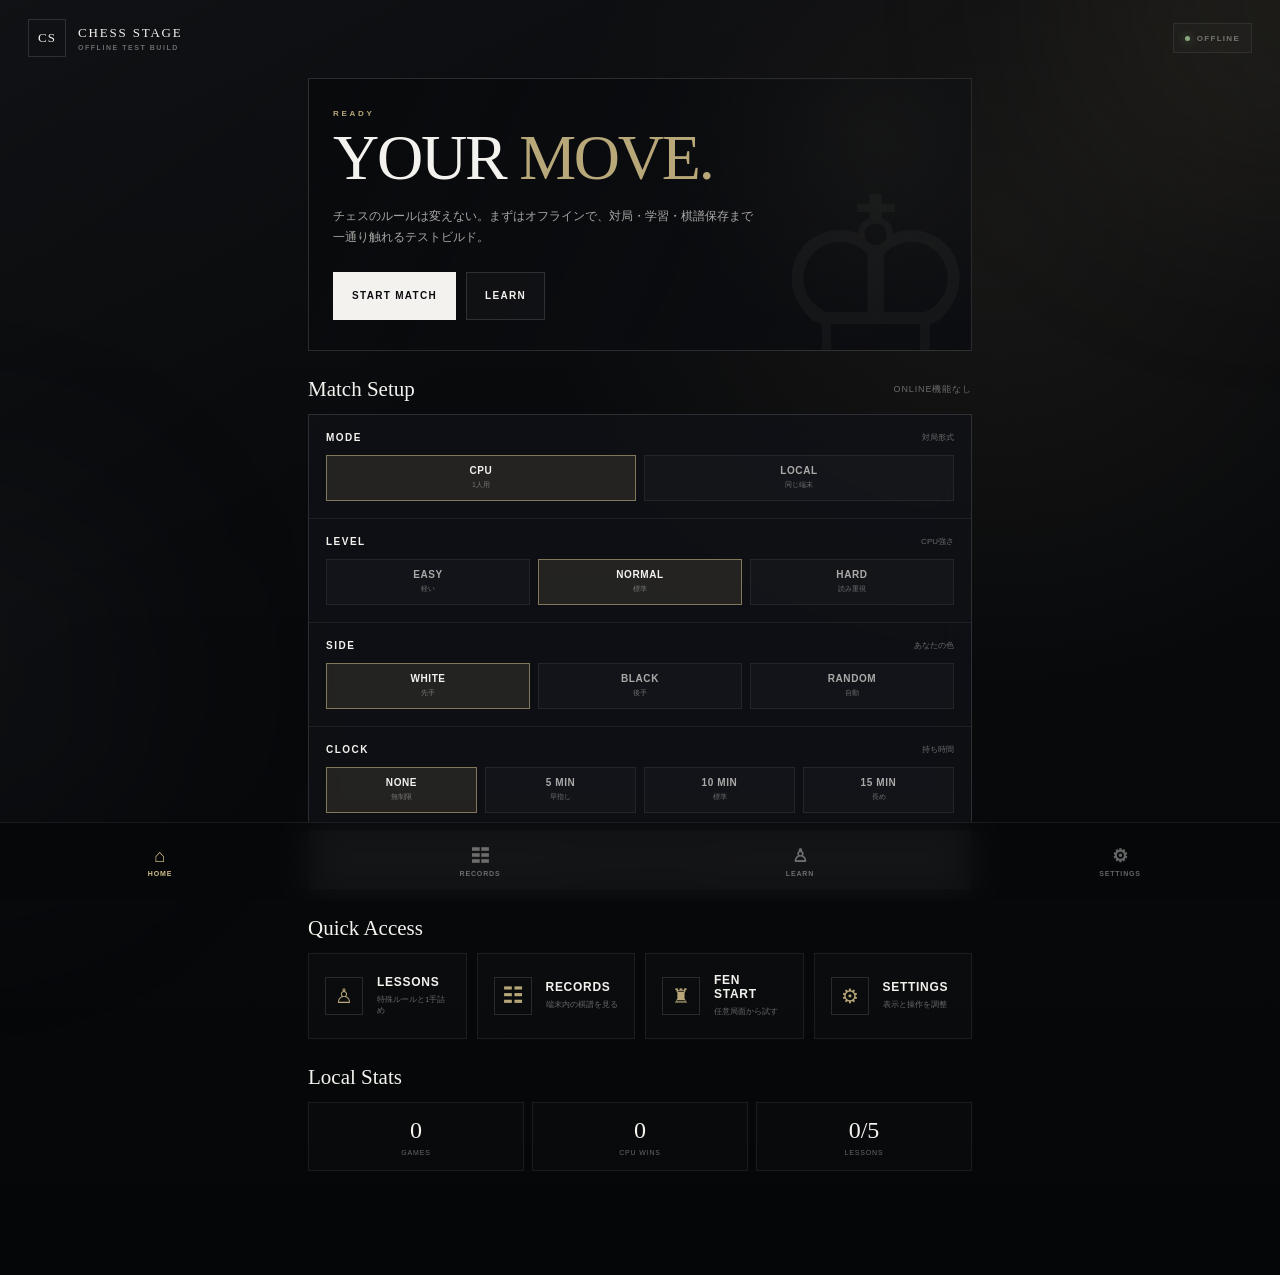
==== commit d64122ec: "盤面優先レイアウトを読み込む" ====
--- a/index.html
+++ b/index.html
@@ -7,6 +7,7 @@
   <meta name="description" content="CHESS STAGE — チェスのルールは変えない。体験を変える。オフラインテストビルド。">
   <title>CHESS STAGE — Offline Build</title>
   <link rel="stylesheet" href="style.css">
+  <link rel="stylesheet" href="board-polish.css">
 </head>
 <body>
   <div id="appShell" class="app-shell">
@@ -84,10 +85,13 @@
           <button id="claimDrawButton" class="tool-button" type="button" hidden><span>=</span><small>CLAIM</small></button>
         </section>
 
-        <section class="move-panel">
+        <section class="move-panel collapsed">
           <div class="move-panel-head">
             <span>MOVE LIST</span>
-            <button id="copyPgnInlineButton" class="text-button" type="button">PGN COPY</button>
+            <div class="move-panel-actions">
+              <button id="movePanelToggle" class="move-panel-toggle" type="button" aria-expanded="false">SHOW</button>
+              <button id="copyPgnInlineButton" class="text-button" type="button">PGN COPY</button>
+            </div>
           </div>
           <div id="moveList" class="move-list"><p class="empty-copy">対局を開始すると棋譜が表示されます。</p></div>
         </section>
@@ -128,5 +132,6 @@
   <script src="app-views.js"></script>
   <script src="app-game.js"></script>
   <script src="app-runtime.js"></script>
+  <script src="app-board-polish.js"></script>
 </body>
-</html>
+</html>
--- a/board-polish.css
+++ b/board-polish.css
@@ -0,0 +1,159 @@
+/* Board-first mobile polish */
+
+.game-main {
+  max-width: 760px;
+  padding: 0 4px calc(18px + var(--safe-bottom));
+}
+
+.player-strip {
+  grid-template-columns: 34px minmax(0, 1fr) auto;
+  gap: 8px;
+  min-height: 48px;
+  padding: 4px 6px;
+}
+
+.player-avatar {
+  width: 32px;
+  height: 32px;
+  font-size: 20px;
+}
+
+.player-copy strong {
+  font-size: 9px;
+  letter-spacing: .1em;
+}
+
+.captured-line {
+  min-height: 13px;
+  margin-top: 2px;
+  font-size: 12px;
+}
+
+.player-clock {
+  min-width: 64px;
+  padding: 6px 8px;
+  font-size: 15px;
+}
+
+.board-stage {
+  width: 100%;
+}
+
+.chess-board {
+  grid-template-columns: repeat(8, minmax(0, 1fr));
+  grid-template-rows: repeat(8, minmax(0, 1fr));
+  grid-auto-rows: minmax(0, 1fr);
+  width: min(100%, calc(100vw - 8px));
+  max-width: 680px;
+  aspect-ratio: 1 / 1;
+}
+
+.square {
+  overflow: hidden;
+  width: 100%;
+  height: 100%;
+  min-width: 0;
+  min-height: 0;
+}
+
+.piece {
+  font-size: clamp(27px, 10.8vw, 68px);
+}
+
+.game-toolbar {
+  gap: 5px;
+  margin-top: 7px;
+}
+
+.tool-button {
+  min-height: 42px;
+}
+
+.tool-button span {
+  font-size: 14px;
+}
+
+.tool-button small {
+  margin-top: 2px;
+  font-size: 6px;
+}
+
+.move-panel {
+  margin-top: 7px;
+}
+
+.move-panel-head {
+  min-height: 36px;
+  padding: 0 10px;
+}
+
+.move-panel-actions {
+  display: flex;
+  align-items: center;
+  gap: 12px;
+}
+
+.move-panel-toggle {
+  border: 0;
+  padding: 6px 0;
+  background: transparent;
+  color: var(--white-muted);
+  font-size: 8px;
+  font-weight: 800;
+  letter-spacing: .12em;
+  cursor: pointer;
+}
+
+.move-list {
+  max-height: 130px;
+  transition: max-height .2s var(--ease), opacity .15s ease, padding .2s var(--ease);
+}
+
+.move-panel.collapsed .move-list {
+  max-height: 0;
+  overflow: hidden;
+  padding-top: 0;
+  padding-bottom: 0;
+  opacity: 0;
+}
+
+@media (max-width: 430px) {
+  .game-header {
+    min-height: calc(58px + var(--safe-top));
+    padding: max(8px, var(--safe-top)) 8px 4px;
+  }
+
+  .icon-button {
+    width: 38px;
+    height: 38px;
+  }
+
+  .game-main {
+    padding-right: 2px;
+    padding-left: 2px;
+  }
+
+  .player-strip {
+    padding-right: 4px;
+    padding-left: 4px;
+  }
+
+  .chess-board {
+    width: min(100%, calc(100vw - 4px));
+  }
+}
+
+@media (max-width: 370px) {
+  .player-copy strong {
+    font-size: 8px;
+  }
+
+  .captured-line {
+    font-size: 11px;
+  }
+
+  .player-clock {
+    min-width: 58px;
+    font-size: 14px;
+  }
+}
